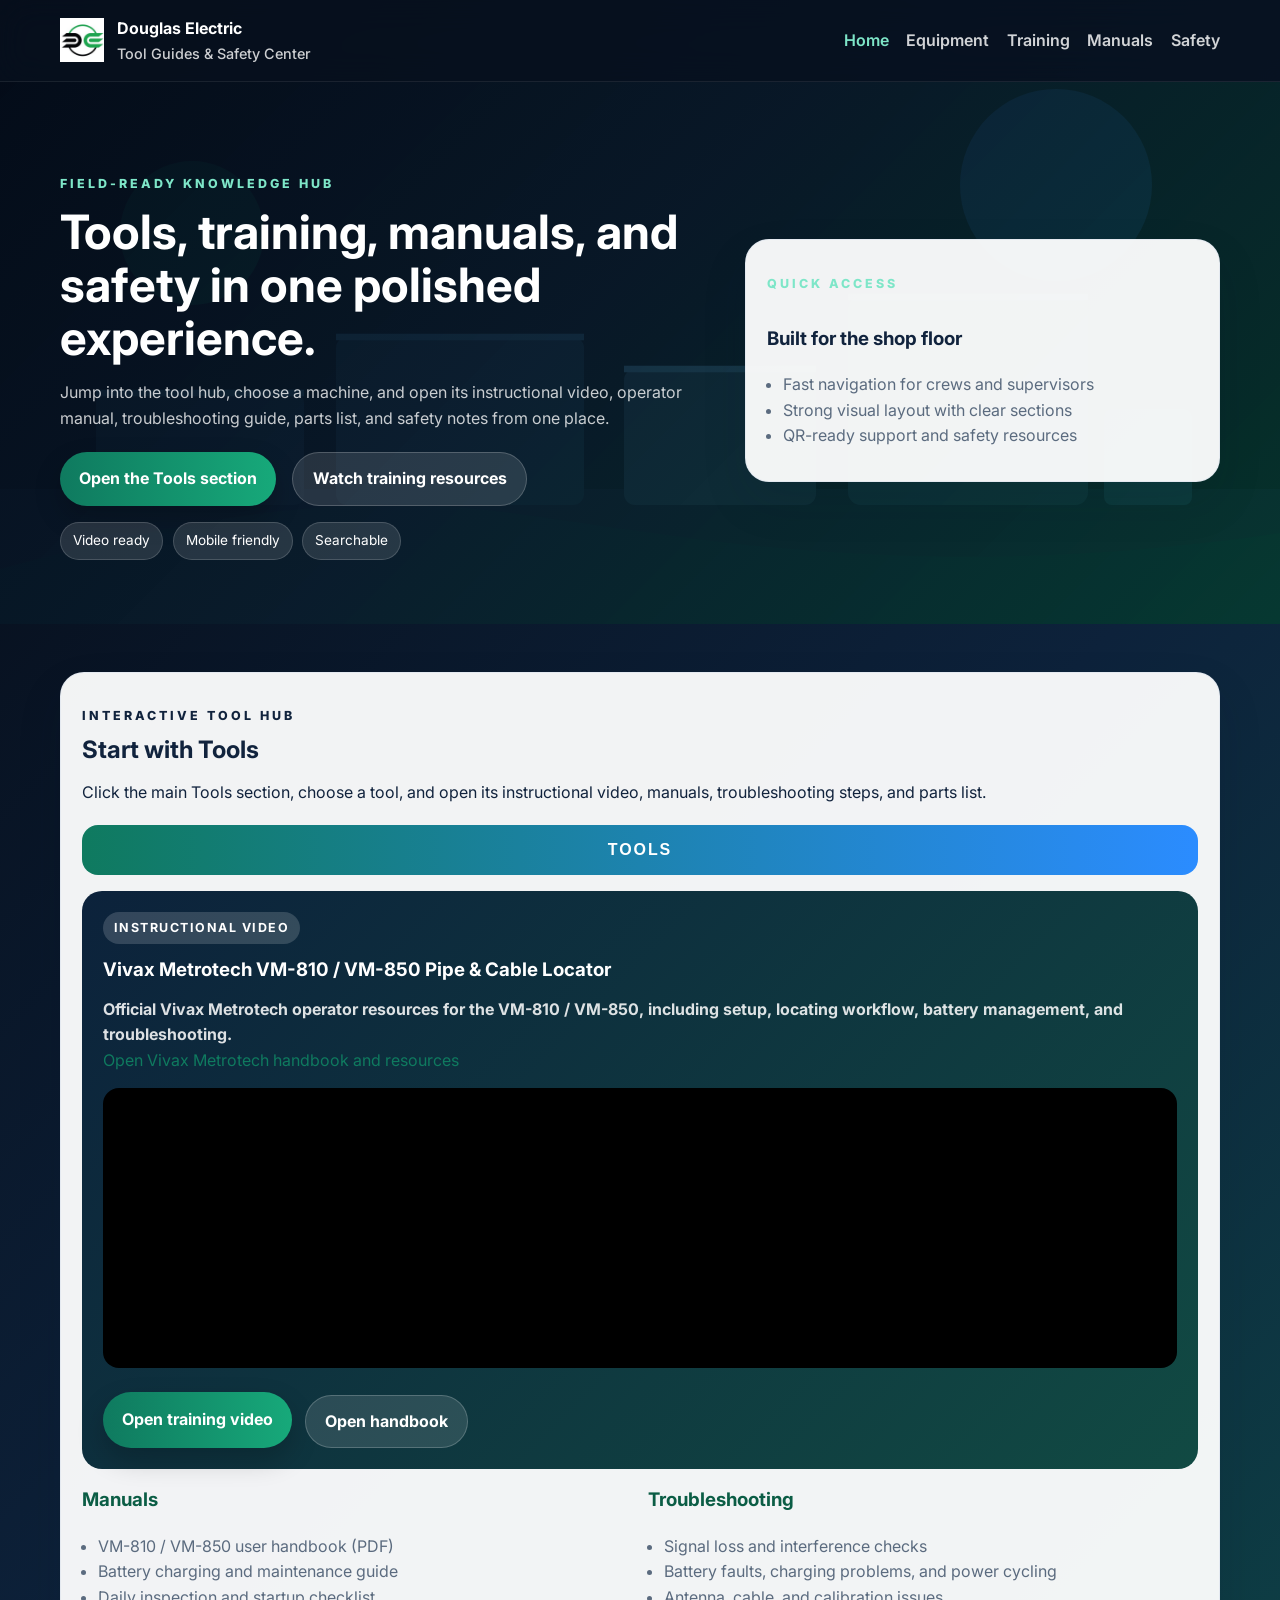
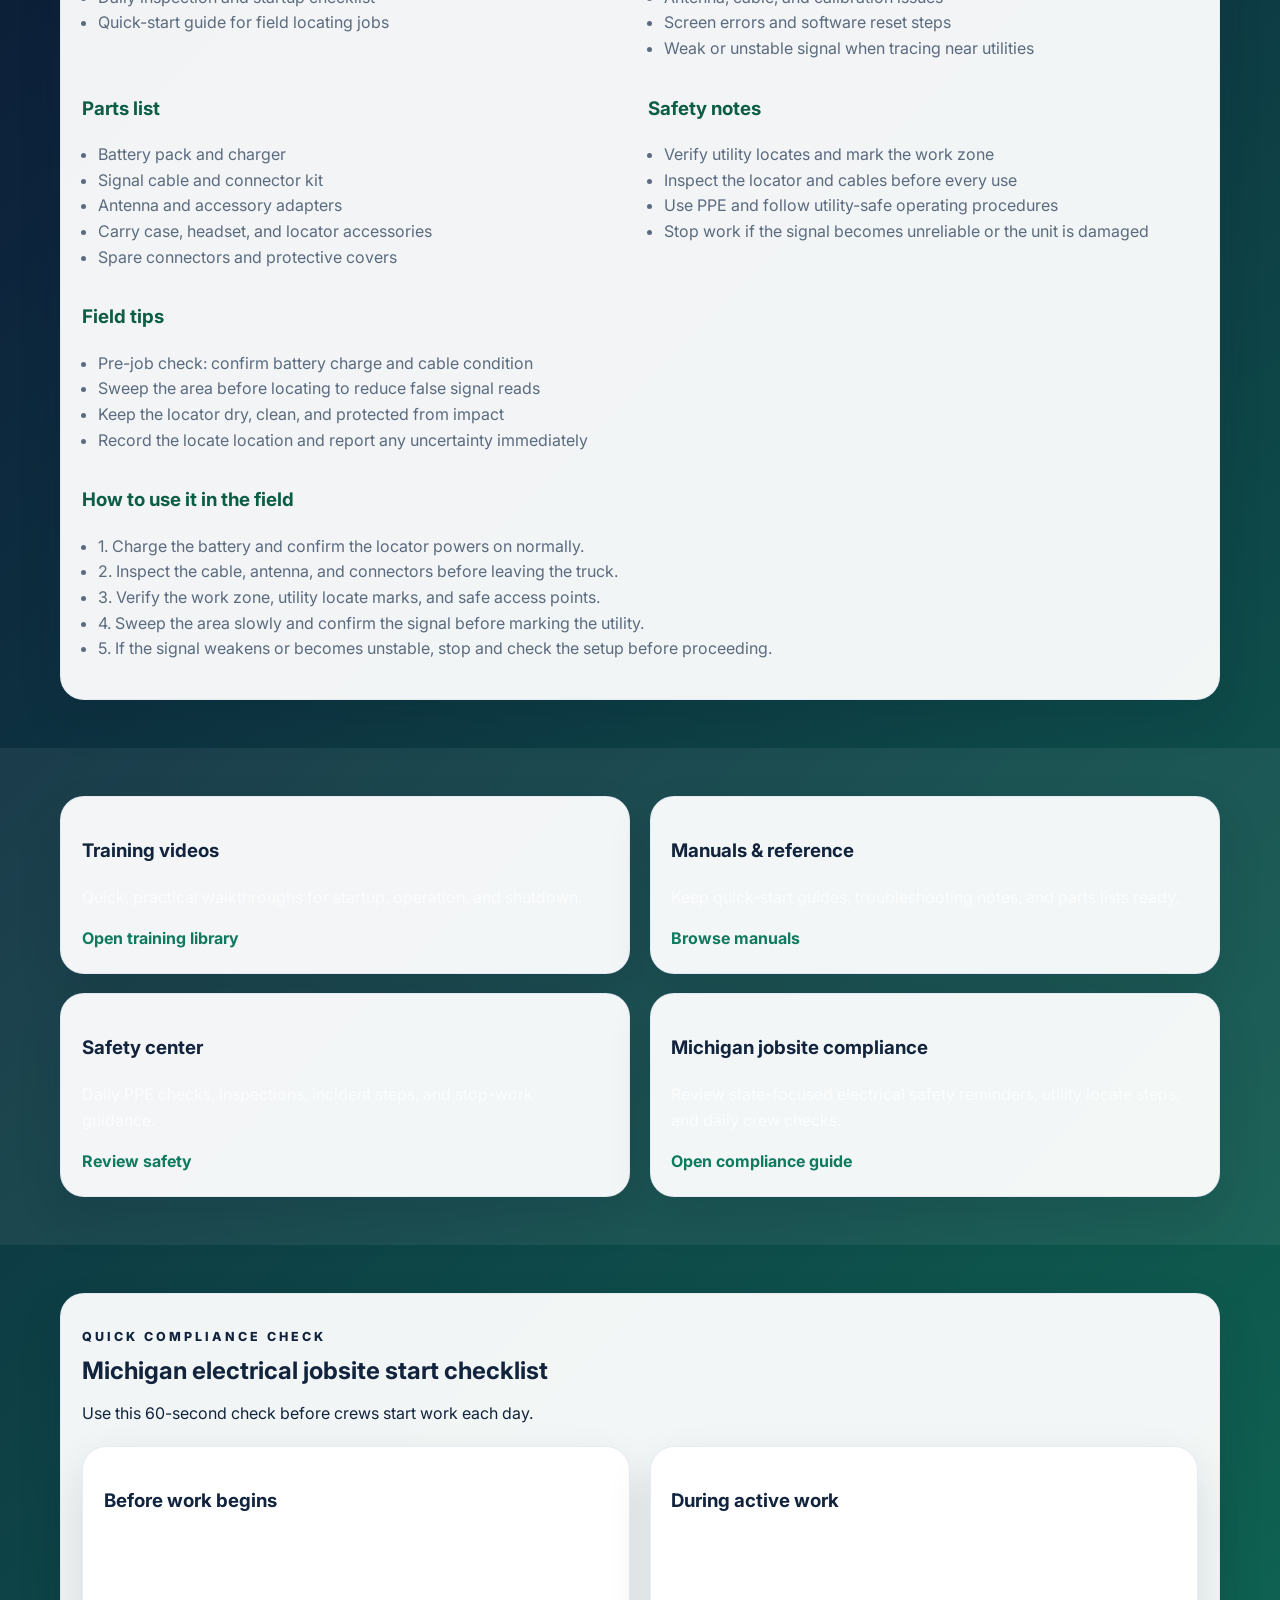
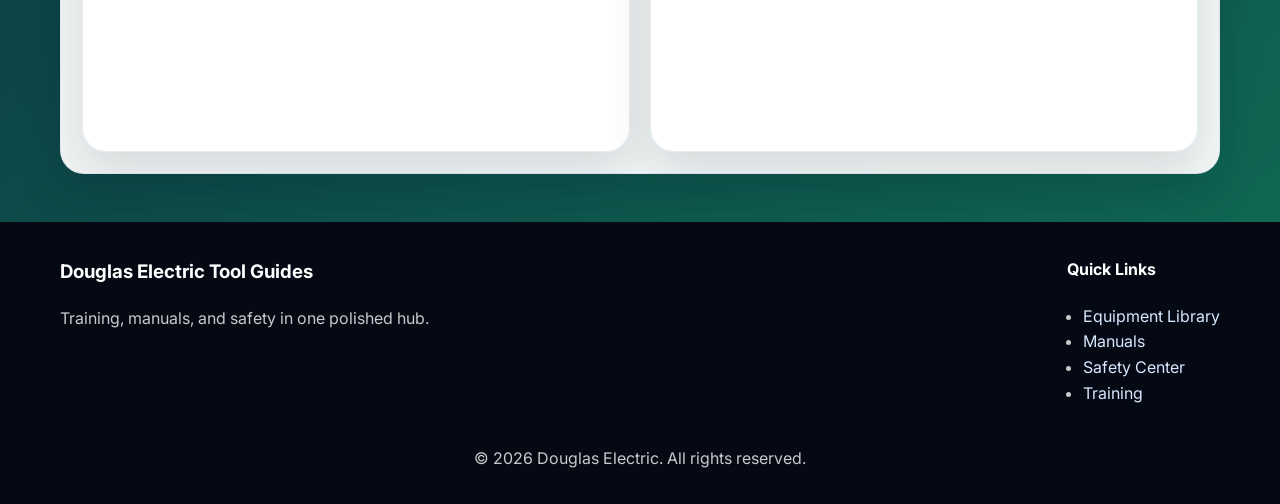
==== Index.html @ e8f4aa7b "Fix tool section rendering bug and bust script cache" ====
<!DOCTYPE html>
<html lang="en">
  <head>
    <meta charset="UTF-8" />
    <meta name="viewport" content="width=device-width, initial-scale=1.0" />
    <meta name="description" content="Douglas Electric Tool Guides is a polished resource hub for equipment training, manuals, troubleshooting, and safety resources." />
    <meta http-equiv="Cache-Control" content="no-cache, no-store, must-revalidate" />
    <meta http-equiv="Pragma" content="no-cache" />
    <meta http-equiv="Expires" content="0" />
    <title>Douglas Electric Tool Guides</title>
    <link rel="preconnect" href="https://fonts.googleapis.com" />
    <link rel="preconnect" href="https://fonts.gstatic.com" crossorigin />
    <link href="https://fonts.googleapis.com/css2?family=Inter:wght@400;500;600;700;800&display=swap" rel="stylesheet" />
    <link rel="stylesheet" href="css/style.css" />
  </head>
  <body>
    <header class="site-header">
      <div class="container nav-bar">
        <a class="brand" href="index.html">
          <img src="images/logo.webp" alt="Douglas Electric logo" />
          <div>
            <strong>Douglas Electric</strong>
            <span>Tool Guides & Safety Center</span>
          </div>
        </a>
        <button class="menu-toggle" aria-label="Toggle navigation">☰</button>
        <nav class="site-nav">
          <a href="index.html" class="active">Home</a>
          <a href="equipment.html">Equipment</a>
          <a href="training.html">Training</a>
          <a href="manuals.html">Manuals</a>
          <a href="safety.html">Safety</a>
        </nav>
      </div>
    </header>

    <main>
      <section class="hero-shell">
        <div class="container hero-grid">
          <div class="hero-copy">
            <p class="eyebrow">Field-ready knowledge hub</p>
            <h1>Tools, training, manuals, and safety in one polished experience.</h1>
            <p class="hero-text">Jump into the tool hub, choose a machine, and open its instructional video, operator manual, troubleshooting guide, parts list, and safety notes from one place.</p>
            <div class="hero-actions">
              <a class="btn btn-primary" href="#toolHub">Open the Tools section</a>
              <a class="btn btn-secondary" href="training.html">Watch training resources</a>
            </div>
            <div class="hero-badges">
              <span>Video ready</span>
              <span>Mobile friendly</span>
              <span>Searchable</span>
            </div>
          </div>
          <div class="hero-panel">
            <div class="hero-panel-card">
              <p class="eyebrow">Quick access</p>
              <h3>Built for the shop floor</h3>
              <ul>
                <li>Fast navigation for crews and supervisors</li>
                <li>Strong visual layout with clear sections</li>
                <li>QR-ready support and safety resources</li>
              </ul>
            </div>
          </div>
        </div>
      </section>

      <section class="section" id="toolHub">
        <div class="container">
          <div class="section-card">
            <div class="section-heading">
              <p class="eyebrow">Interactive tool hub</p>
              <h2>Start with Tools</h2>
              <p>Click the main Tools section, choose a tool, and open its instructional video, manuals, troubleshooting steps, and parts list.</p>
            </div>

            <button class="mega-toggle" id="toolsToggle" type="button">Tools</button>

            <div class="tool-list" id="toolList">
              <button class="tool-choice active" type="button" data-tool="vm810">Vivax Metrotech VM-810 / VM-850 Pipe &amp; Cable Locator</button>
              <button class="tool-choice" type="button" data-tool="fusion">Fusion Machine</button>
              <button class="tool-choice" type="button" data-tool="vacuum">Vacuum Excavator</button>
              <button class="tool-choice" type="button" data-tool="mini">Mini Excavator</button>
              <button class="tool-choice" type="button" data-tool="drill">Directional Drill</button>
              <button class="tool-choice" type="button" data-tool="generator">Generator</button>
            </div>

            <div class="tool-details">
              <div class="video-card">
                <div class="video-screen">
                  <div class="media-preview">
                    <div class="media-badge">Instructional video</div>
                    <h3 id="detailTitle">Vivax Metrotech VM-810 / VM-850</h3>
                    <p id="detailVideo">Start-up, locating workflow, battery care, and troubleshooting guidance for the field.</p>
                    <iframe
                      class="video-frame"
                      title="Vivax Metrotech VM-810 and VM-850 training video"
                      src="https://www.youtube-nocookie.com/embed/Twx8-DdhX3w?rel=0&cachebust=20260730"
                      loading="lazy"
                      referrerpolicy="strict-origin-when-cross-origin"
                      allow="accelerometer; autoplay; clipboard-write; encrypted-media; gyroscope; picture-in-picture; web-share"
                      allowfullscreen>
                    </iframe>
                    <div class="video-actions">
                      <a class="btn btn-primary" href="https://youtu.be/Twx8-DdhX3w" target="_blank" rel="noopener noreferrer">Open training video</a>
                      <a class="btn btn-secondary" href="https://www.vivax-metrotech.com/wp-content/uploads/2021/03/VM-810-VM-850-User-Handbook-VXMT-Eng-V2.1-Publish-20210318.pdf" target="_blank" rel="noopener noreferrer">Open handbook</a>
                    </div>
                  </div>
                </div>
              </div>

              <div class="detail-grid">
                <article class="detail-card">
                  <h3>Manuals</h3>
                  <ul id="detailManuals"></ul>
                </article>
                <article class="detail-card">
                  <h3>Troubleshooting</h3>
                  <ul id="detailTrouble"></ul>
                </article>
                <article class="detail-card">
                  <h3>Parts list</h3>
                  <ul id="detailParts"></ul>
                </article>
                <article class="detail-card">
                  <h3>Safety notes</h3>
                  <ul id="detailSafety"></ul>
                </article>
                <article class="detail-card" style="grid-column: 1 / -1;">
                  <h3>Field tips</h3>
                  <ul id="detailFieldTips"></ul>
                </article>
                <article class="detail-card" style="grid-column: 1 / -1;">
                  <h3>How to use it in the field</h3>
                  <ul>
                    <li>1. Charge the battery and confirm the locator powers on normally.</li>
                    <li>2. Inspect the cable, antenna, and connectors before leaving the truck.</li>
                    <li>3. Verify the work zone, utility locate marks, and safe access points.</li>
                    <li>4. Sweep the area slowly and confirm the signal before marking the utility.</li>
                    <li>5. If the signal weakens or becomes unstable, stop and check the setup before proceeding.</li>
                  </ul>
                </article>
              </div>
            </div>
          </div>
        </div>
      </section>

      <section class="section section-alt">
        <div class="container feature-grid">
          <article class="feature-card">
            <h3>Training videos</h3>
            <p>Quick, practical walkthroughs for startup, operation, and shutdown.</p>
            <a href="training.html">Open training library</a>
          </article>
          <article class="feature-card">
            <h3>Manuals & reference</h3>
            <p>Keep quick-start guides, troubleshooting notes, and parts lists ready.</p>
            <a href="manuals.html">Browse manuals</a>
          </article>
          <article class="feature-card">
            <h3>Safety center</h3>
            <p>Daily PPE checks, inspections, incident steps, and stop-work guidance.</p>
            <a href="safety.html">Review safety</a>
          </article>
          <article class="feature-card">
            <h3>Michigan jobsite compliance</h3>
            <p>Review state-focused electrical safety reminders, utility locate steps, and daily crew checks.</p>
            <a href="safety.html">Open compliance guide</a>
          </article>
        </div>
      </section>

      <section class="section">
        <div class="container">
          <div class="section-card">
            <div class="section-heading">
              <p class="eyebrow">Quick compliance check</p>
              <h2>Michigan electrical jobsite start checklist</h2>
              <p>Use this 60-second check before crews start work each day.</p>
            </div>
            <div class="resource-grid">
              <article class="resource-card">
                <h3>Before work begins</h3>
                <ul>
                  <li>811 ticket is active and utility marks are verified onsite.</li>
                  <li>Assigned crew includes qualified personnel for the planned tasks.</li>
                  <li>Daily hazard brief is completed with stop-work triggers reviewed.</li>
                  <li>Tools, cords, and GFCI protection are inspected and documented.</li>
                </ul>
              </article>
              <article class="resource-card">
                <h3>During active work</h3>
                <ul>
                  <li>Use de-energized workflow whenever feasible and verify before touch.</li>
                  <li>Maintain traffic control and barricade limits around the work area.</li>
                  <li>Log locator checks, field changes, and near misses in real time.</li>
                  <li>Pause and re-brief immediately if site conditions change.</li>
                </ul>
              </article>
            </div>
          </div>
        </div>
      </section>
    </main>

    <footer class="site-footer">
      <div class="container footer-grid">
        <div>
          <h3>Douglas Electric Tool Guides</h3>
          <p>Training, manuals, and safety in one polished hub.</p>
        </div>
        <div>
          <h4>Quick Links</h4>
          <ul>
            <li><a href="equipment.html">Equipment Library</a></li>
            <li><a href="manuals.html">Manuals</a></li>
            <li><a href="safety.html">Safety Center</a></li>
            <li><a href="training.html">Training</a></li>
          </ul>
        </div>
      </div>
      <p class="footer-copy">© <span id="year"></span> Douglas Electric. All rights reserved.</p>
    </footer>

    <script src="js/script.js?v=20260801"></script>
  </body>
</html>
---- css/style.css ----
:root {
  --bg: #07111f;
  --surface: #fff;
  --surface-alt: #f4f7fb;
  --text: #11233d;
  --muted: #5b6b7f;
  --primary: #0f7a5f;
  --primary-dark: #0b5d45;
  --accent: #2b8cff;
  --border: #e1e8f0;
  --shadow: 0 20px 45px rgba(6, 23, 38, 0.12);
}

* {
  box-sizing: border-box;
}

body {
  margin: 0;
  font-family: 'Inter', sans-serif;
  color: var(--text);
  background: linear-gradient(135deg, #050913 0%, #0d223b 35%, #0f6d55 100%);
  line-height: 1.6;
}

a {
  color: var(--primary);
  text-decoration: none;
}

img {
  max-width: 100%;
  display: block;
}

.container {
  width: min(1160px, calc(100% - 2rem));
  margin: 0 auto;
}

.site-header {
  position: sticky;
  top: 0;
  z-index: 50;
  background: rgba(7, 17, 31, 0.8);
  backdrop-filter: blur(16px);
  border-bottom: 1px solid rgba(255,255,255,0.08);
}

.nav-bar {
  display: flex;
  align-items: center;
  justify-content: space-between;
  padding: 1rem 0;
  gap: 1rem;
}

.brand {
  display: flex;
  align-items: center;
  gap: 0.8rem;
  color: #fff;
  font-weight: 700;
}

.brand img {
  width: 44px;
  height: 44px;
}

.brand span {
  display: block;
  font-size: 0.9rem;
  color: rgba(255,255,255,0.8);
  font-weight: 500;
}

.site-nav {
  display: flex;
  align-items: center;
  gap: 1.1rem;
  flex-wrap: wrap;
}

.site-nav a {
  color: rgba(255,255,255,0.82);
  font-weight: 600;
  transition: color 0.2s ease;
}

.site-nav a:hover,
.site-nav a.active {
  color: #7ee6c8;
}

.menu-toggle {
  display: none;
  border: 0;
  background: rgba(255,255,255,0.16);
  color: #fff;
  font-size: 1.2rem;
  padding: 0.6rem 0.8rem;
  border-radius: 999px;
}

.hero-shell {
  padding: 5rem 0 4rem;
  background:
    linear-gradient(135deg, rgba(3, 11, 24, 0.92) 0%, rgba(9, 25, 41, 0.83) 45%, rgba(4, 61, 46, 0.74) 100%),
    url('../images/industrial-bg.svg') center/cover no-repeat;
}

.hero-grid {
  display: grid;
  grid-template-columns: 1.1fr 0.8fr;
  gap: 2rem;
  align-items: center;
}

.eyebrow {
  display: inline-block;
  text-transform: uppercase;
  letter-spacing: 0.24em;
  font-size: 0.78rem;
  font-weight: 800;
  color: #7ee6c8;
  margin-bottom: 0.7rem;
}

.hero-copy h1,
.page-banner h1,
.section-heading h2 {
  margin: 0 0 0.8rem;
  line-height: 1.12;
  color: #fff;
}

.hero-copy h1 {
  font-size: clamp(2rem, 3.7vw, 3.4rem);
}

.hero-text,
.page-banner p,
.section-heading p,
.tool-card p,
.resource-card p,
.resource-card li,
.feature-card p,
.site-footer p,
.site-footer li {
  color: rgba(255,255,255,0.78);
}

.hero-actions {
  display: flex;
  flex-wrap: wrap;
  gap: 1rem;
  margin: 1.3rem 0 1rem;
}

.btn {
  display: inline-flex;
  align-items: center;
  justify-content: center;
  padding: 0.8rem 1.2rem;
  border-radius: 999px;
  font-weight: 700;
  transition: transform 0.2s ease, box-shadow 0.2s ease;
}

.btn:hover {
  transform: translateY(-2px);
}

.btn-primary {
  background: linear-gradient(90deg, var(--primary), #17a97a);
  color: #fff;
  box-shadow: 0 12px 28px rgba(0,0,0,0.2);
}

.btn-secondary {
  background: rgba(255,255,255,0.12);
  color: #fff;
  border: 1px solid rgba(255,255,255,0.2);
}

.hero-badges {
  display: flex;
  flex-wrap: wrap;
  gap: 0.6rem;
  margin-top: 1rem;
}

.hero-badges span {
  background: rgba(255,255,255,0.12);
  color: #fff;
  border: 1px solid rgba(255,255,255,0.16);
  padding: 0.45rem 0.75rem;
  border-radius: 999px;
  font-size: 0.85rem;
}

.hero-panel-card,
.section-card,
.feature-card,
.tool-card,
.resource-card {
  background: rgba(255,255,255,0.95);
  color: var(--text);
  padding: 1.3rem;
  border-radius: 24px;
  box-shadow: var(--shadow);
  border: 1px solid rgba(225,232,240,0.8);
}

.hero-panel-card ul {
  padding-left: 1rem;
  margin: 0.7rem 0;
  color: var(--muted);
}

.section {
  padding: 3rem 0;
}

.section-alt {
  background: rgba(255,255,255,0.06);
}

.section-heading {
  margin-bottom: 1.2rem;
}

.section-card .section-heading h2,
.section-card .section-heading p {
  color: var(--text);
}

.mega-toggle {
  width: 100%;
  padding: 1rem 1.2rem;
  border: 0;
  border-radius: 16px;
  background: linear-gradient(90deg, var(--primary), var(--accent));
  color: #fff;
  font-size: 1rem;
  font-weight: 800;
  cursor: pointer;
  text-transform: uppercase;
  letter-spacing: 0.12em;
}

.tool-list {
  display: none;
  grid-template-columns: repeat(2, minmax(0, 1fr));
  gap: 0.8rem;
  margin-top: 1rem;
}

.tool-list.open {
  display: grid;
}

.tool-choice {
  border: 1px solid var(--border);
  background: var(--surface-alt);
  color: var(--text);
  padding: 0.9rem 1rem;
  border-radius: 14px;
  font-weight: 700;
  cursor: pointer;
  text-align: left;
}

.tool-choice.active {
  background: linear-gradient(90deg, rgba(15,122,95,.13), rgba(43,140,255,.14));
  border-color: rgba(15,122,95,.3);
}

.tool-details {
  margin-top: 1rem;
}

.video-card {
  margin-bottom: 1rem;
}

.video-screen {
  display: flex;
  align-items: center;
  gap: 1rem;
  padding: 1.3rem 1.3rem;
  background: linear-gradient(135deg, #0c223b, #114a43);
  color: #fff;
  border-radius: 20px;
}

.media-preview {
  display: flex;
  flex-direction: column;
  gap: 0.7rem;
  width: 100%;
}

.media-preview h3 {
  margin: 0;
  color: #fff;
}

.media-preview p {
  margin: 0;
  color: rgba(255,255,255,0.86);
}

.media-badge {
  display: inline-flex;
  align-self: flex-start;
  padding: 0.4rem 0.7rem;
  border-radius: 999px;
  background: rgba(255,255,255,0.16);
  font-size: 0.78rem;
  font-weight: 700;
  letter-spacing: 0.12em;
  text-transform: uppercase;
}

.media-preview .btn-secondary {
  width: fit-content;
  margin-top: 0.2rem;
}

.video-frame {
  width: 100%;
  min-height: 280px;
  border: 0;
  border-radius: 16px;
  margin: 0.2rem 0 0.8rem;
  background: #000;
}

.video-actions {
  display: flex;
  flex-wrap: wrap;
  gap: 0.8rem;
}

.detail-grid {
  display: grid;
  grid-template-columns: repeat(2, minmax(0, 1fr));
  gap: 1rem;
}

.detail-card h3 {
  margin-top: 0;
  color: var(--primary-dark);
}

.detail-card ul {
  padding-left: 1rem;
  color: var(--muted);
}

.feature-grid,
.tool-grid,
.resource-grid {
  display: grid;
  grid-template-columns: repeat(2, minmax(0, 1fr));
  gap: 1.2rem;
}

.feature-card a,
.tool-card a,
.resource-card a {
  font-weight: 700;
}

.page-shell {
  padding-bottom: 2rem;
}

.page-banner {
  padding: 3.2rem 0 1.6rem;
  background: linear-gradient(135deg, rgba(15,122,95,0.14), rgba(43,140,255,0.12));
}

.page-banner h1 {
  font-size: clamp(1.8rem, 2.8vw, 2.6rem);
  color: var(--text);
}

.site-footer {
  background: #050913;
  color: #fff;
  padding: 2.2rem 0 1rem;
}

.footer-grid {
  display: flex;
  justify-content: space-between;
  gap: 2rem;
  align-items: start;
}

.site-footer h3,
.site-footer h4 {
  margin-top: 0;
}

.site-footer a {
  color: #d7e8ff;
}

.site-footer ul {
  padding-left: 1rem;
}

.footer-copy {
  text-align: center;
  margin-top: 1.5rem;
  color: #95abc1;
}

.qr-code {
  width: 180px;
  height: 180px;
  border-radius: 16px;
  margin-top: 1rem;
}

.sr-only {
  position: absolute;
  width: 1px;
  height: 1px;
  padding: 0;
  margin: -1px;
  overflow: hidden;
  clip: rect(0,0,0,0);
  border: 0;
}

@media (max-width: 900px) {
  .hero-grid,
  .feature-grid,
  .tool-grid,
  .resource-grid,
  .detail-grid {
    grid-template-columns: 1fr;
  }
}

@media (max-width: 760px) {
  .menu-toggle {
    display: inline-block;
  }

  .site-nav {
    display: none;
    position: absolute;
    top: 72px;
    right: 1rem;
    background: #fff;
    padding: 1rem;
    border-radius: 16px;
    box-shadow: var(--shadow);
    flex-direction: column;
    align-items: flex-start;
    min-width: 180px;
  }

  .site-nav.open {
    display: flex;
  }

  .footer-grid {
    flex-direction: column;
  }

  .tool-list {
    grid-template-columns: 1fr;
  }
}
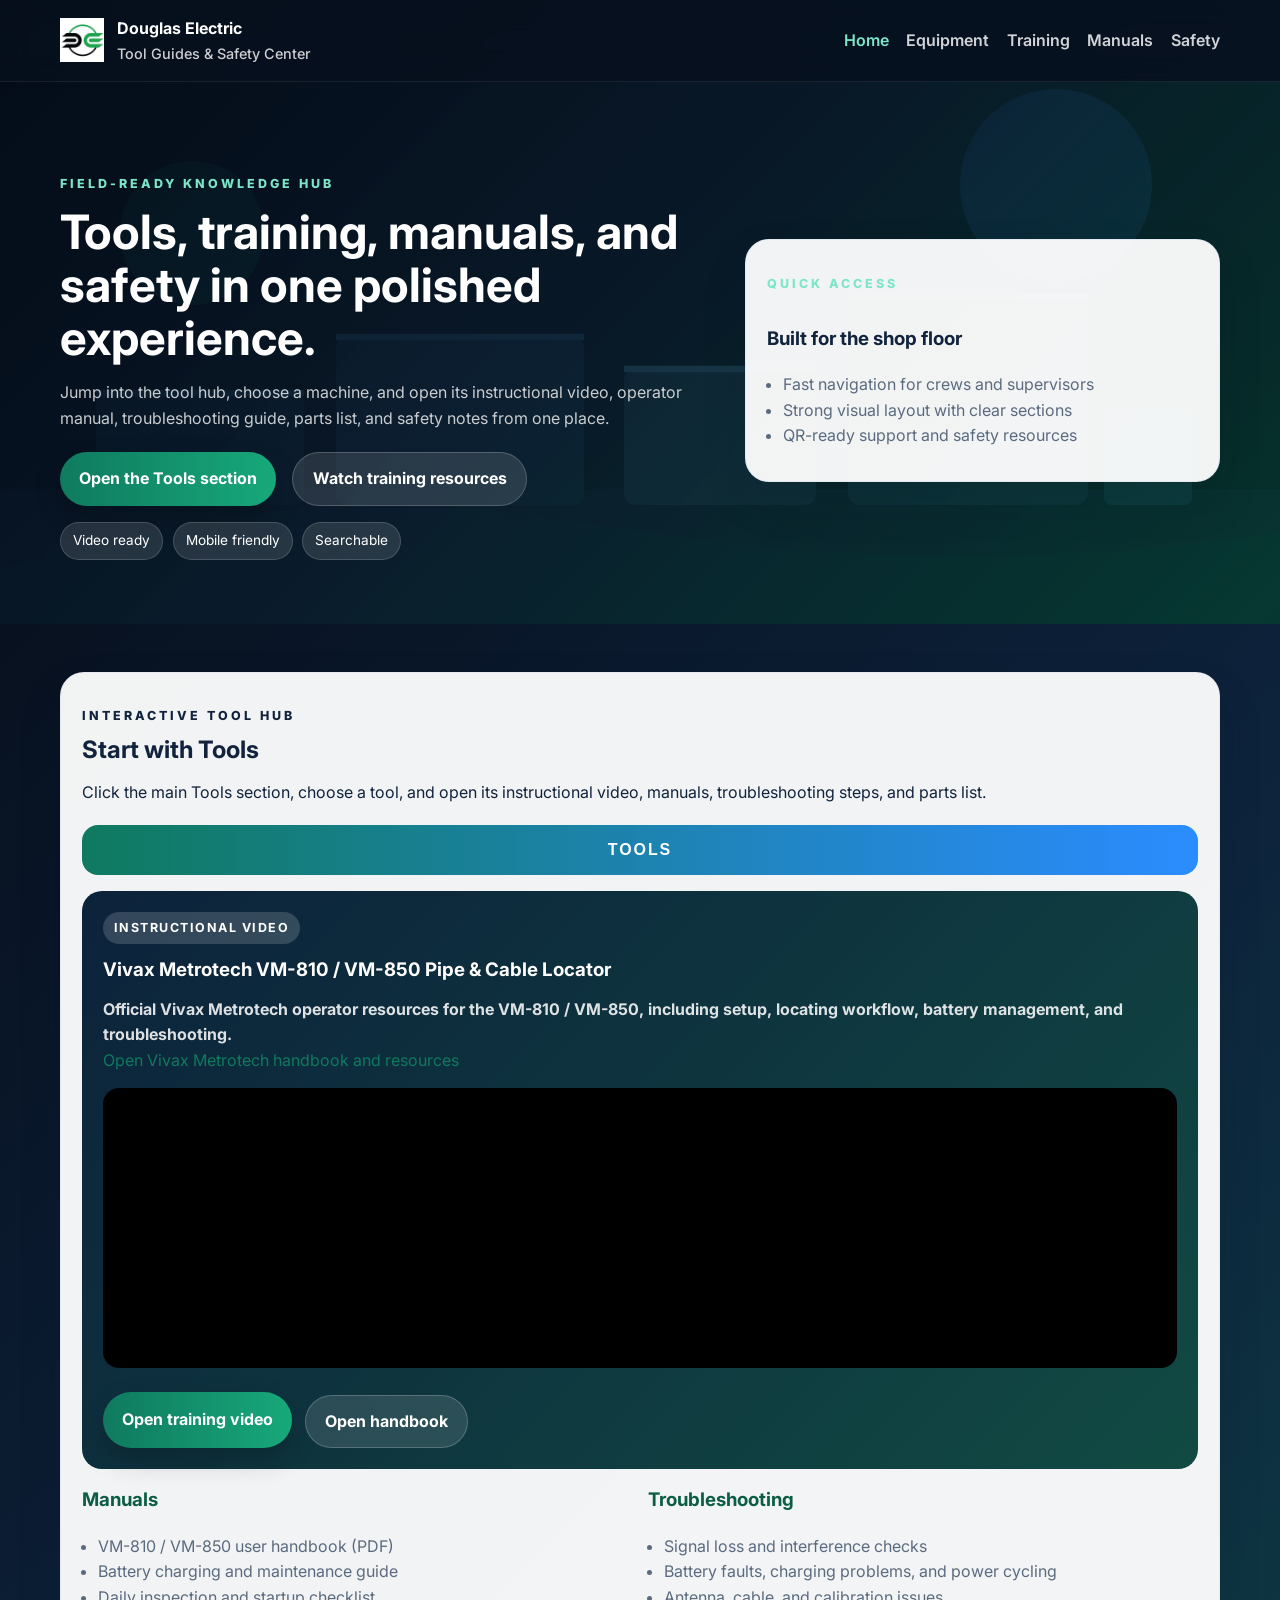
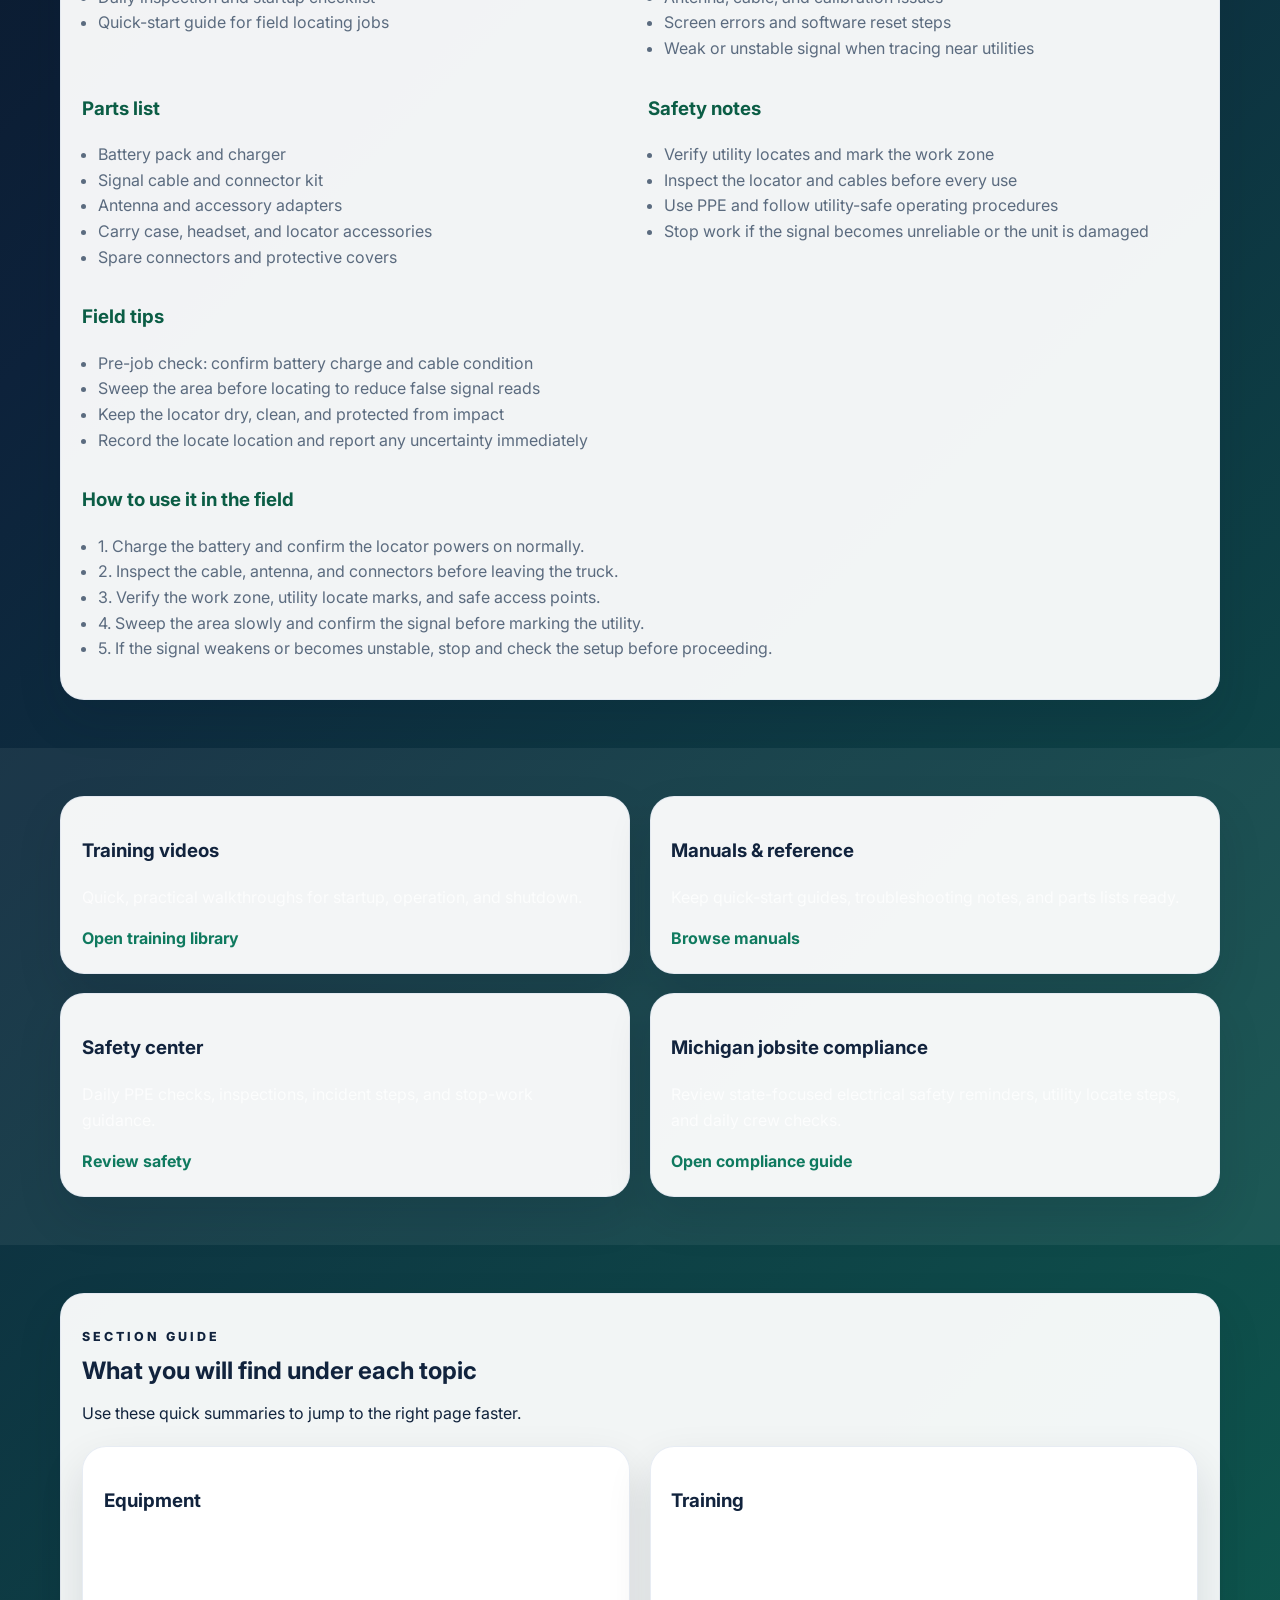
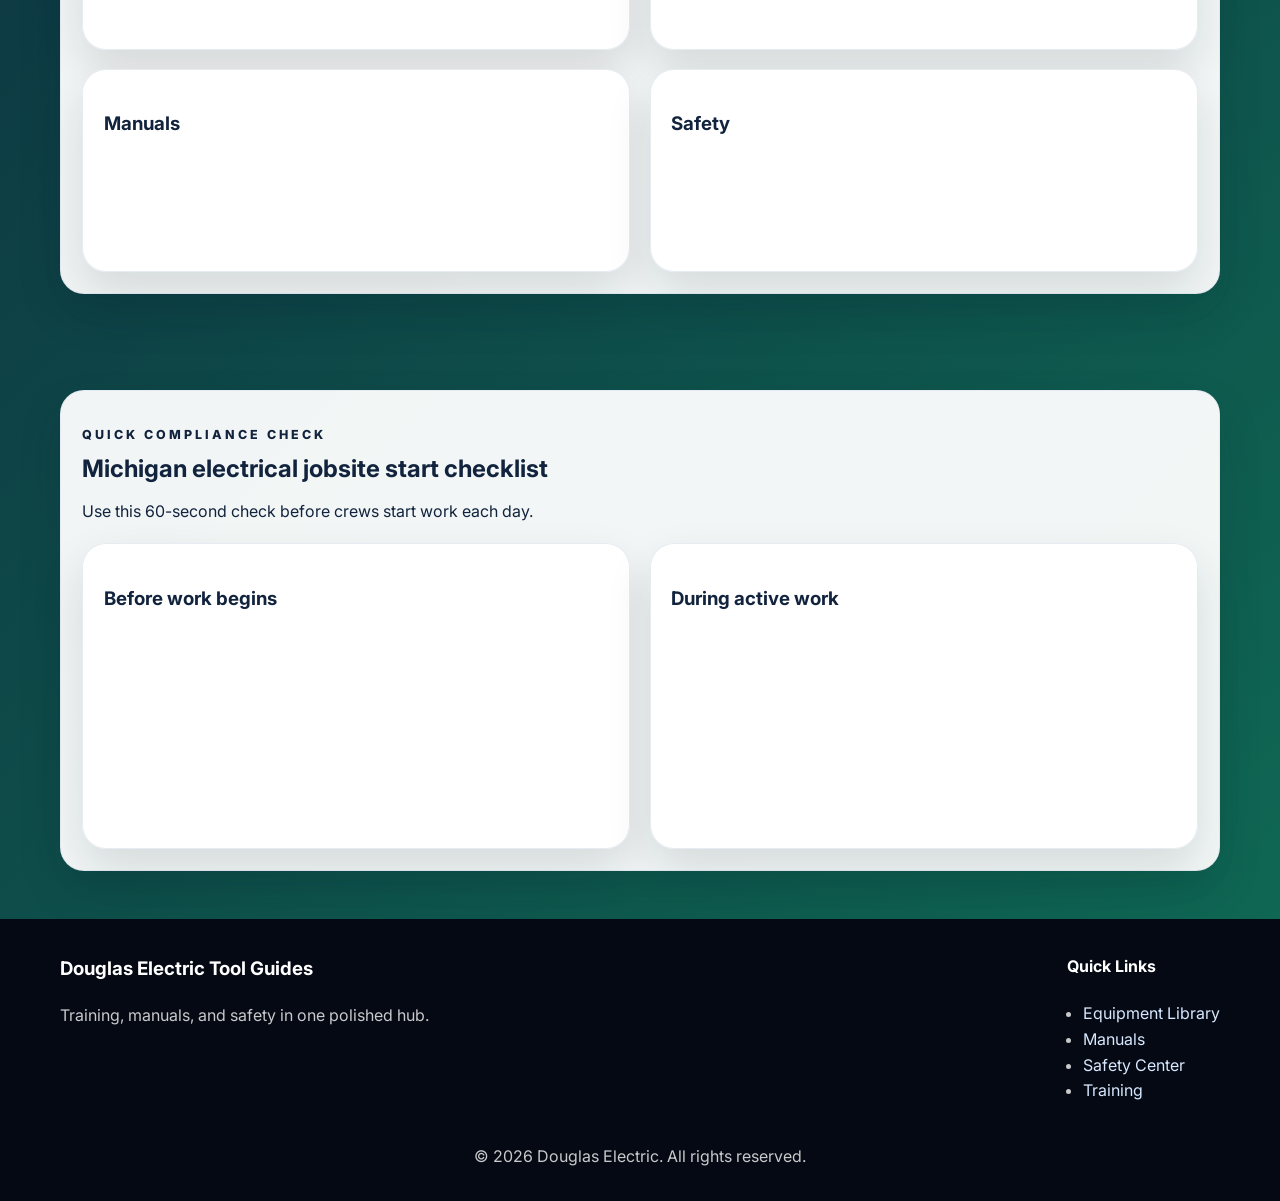
==== commit 8067229f: "Add section summaries under homepage topics" ====
--- a/Index.html
+++ b/Index.html
@@ -175,6 +175,52 @@
         <div class="container">
           <div class="section-card">
             <div class="section-heading">
+              <p class="eyebrow">Section guide</p>
+              <h2>What you will find under each topic</h2>
+              <p>Use these quick summaries to jump to the right page faster.</p>
+            </div>
+            <div class="resource-grid">
+              <article class="resource-card">
+                <h3>Equipment</h3>
+                <ul>
+                  <li>Searchable equipment list with key tool categories.</li>
+                  <li>Direct links to relevant training and references.</li>
+                  <li>Pre-mobilization and quality-check reminders.</li>
+                </ul>
+              </article>
+              <article class="resource-card">
+                <h3>Training</h3>
+                <ul>
+                  <li>New-hire onboarding path and monthly refreshers.</li>
+                  <li>Toolbox talk rotation topics for weekly briefings.</li>
+                  <li>Qualification and sign-off documentation guidance.</li>
+                </ul>
+              </article>
+              <article class="resource-card">
+                <h3>Manuals</h3>
+                <ul>
+                  <li>Quick-reference sheets and troubleshooting shortcuts.</li>
+                  <li>Parts highlights and company document list.</li>
+                  <li>Michigan-focused compliance reference items.</li>
+                </ul>
+              </article>
+              <article class="resource-card">
+                <h3>Safety</h3>
+                <ul>
+                  <li>Michigan non-union field safety expectations.</li>
+                  <li>PPE, lockout/tagout, and utility-locate reminders.</li>
+                  <li>Incident response and daily briefing checklists.</li>
+                </ul>
+              </article>
+            </div>
+          </div>
+        </div>
+      </section>
+
+      <section class="section">
+        <div class="container">
+          <div class="section-card">
+            <div class="section-heading">
               <p class="eyebrow">Quick compliance check</p>
               <h2>Michigan electrical jobsite start checklist</h2>
               <p>Use this 60-second check before crews start work each day.</p>
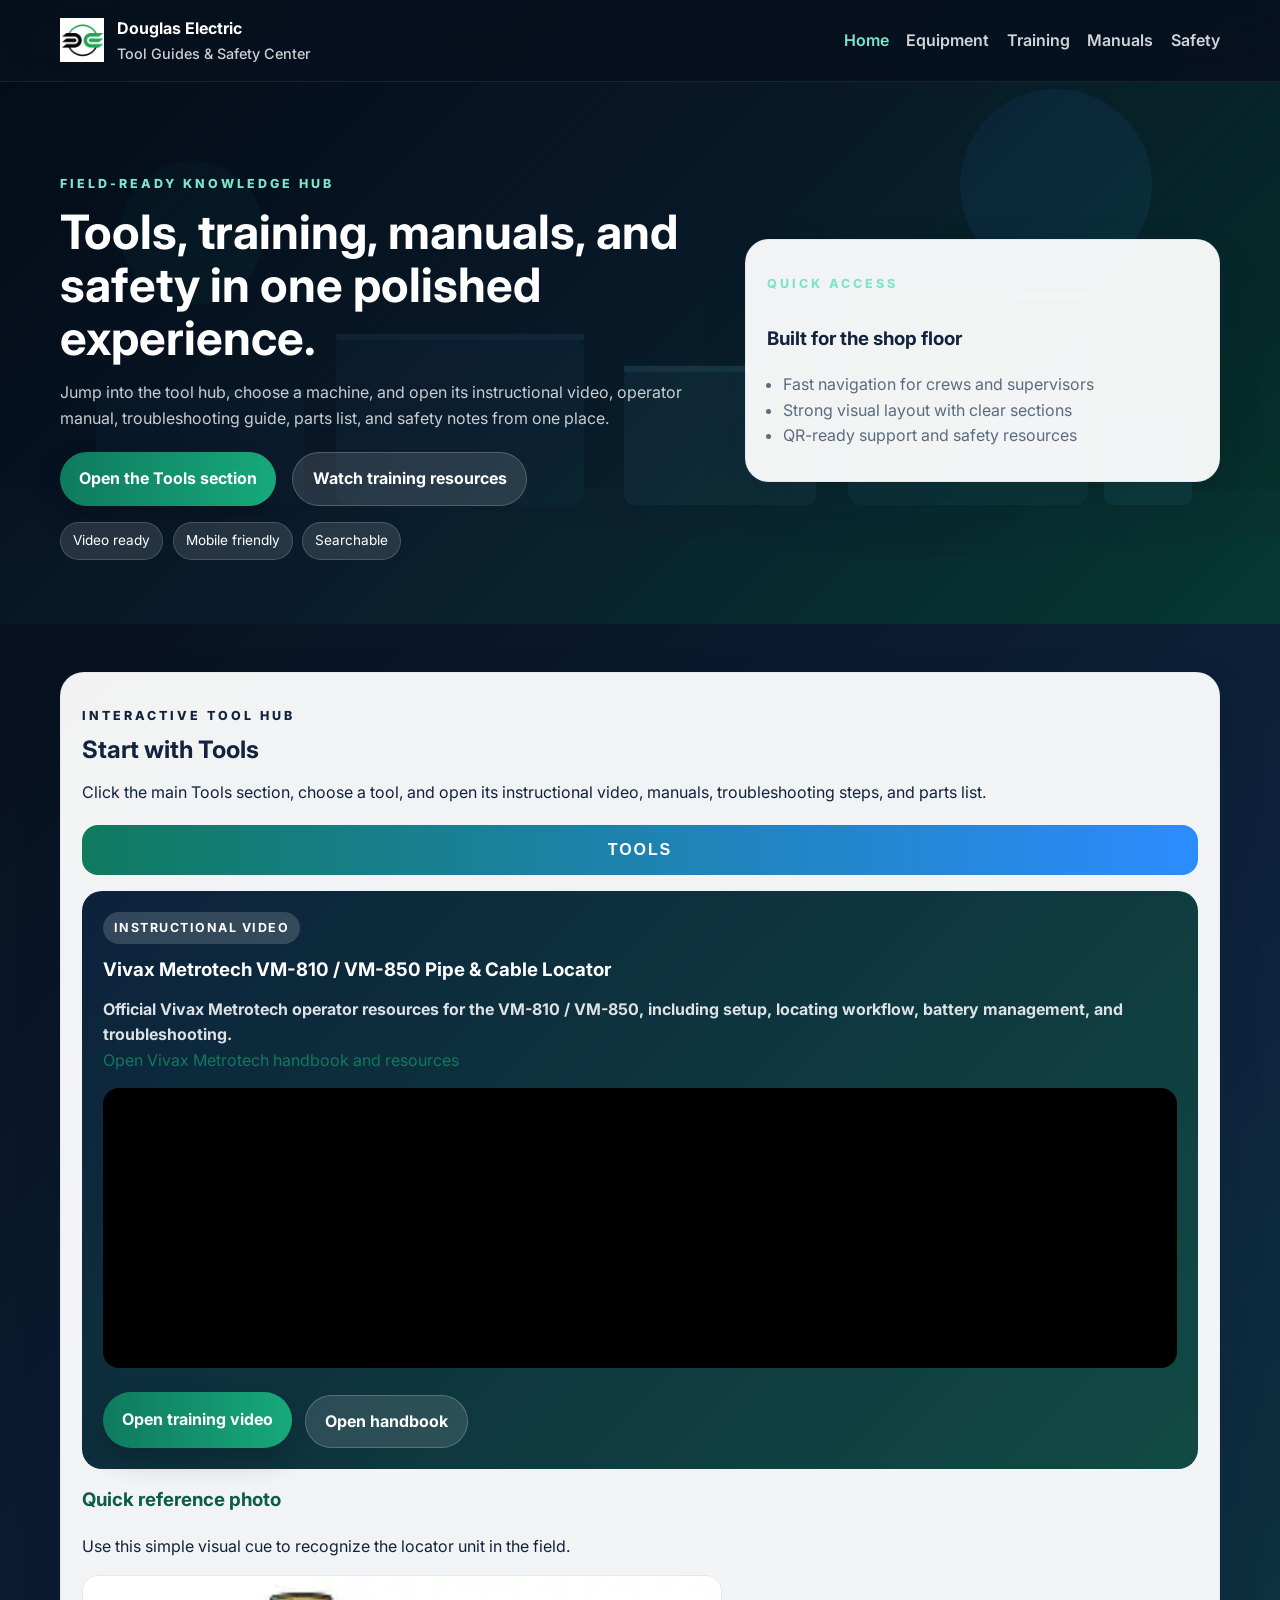
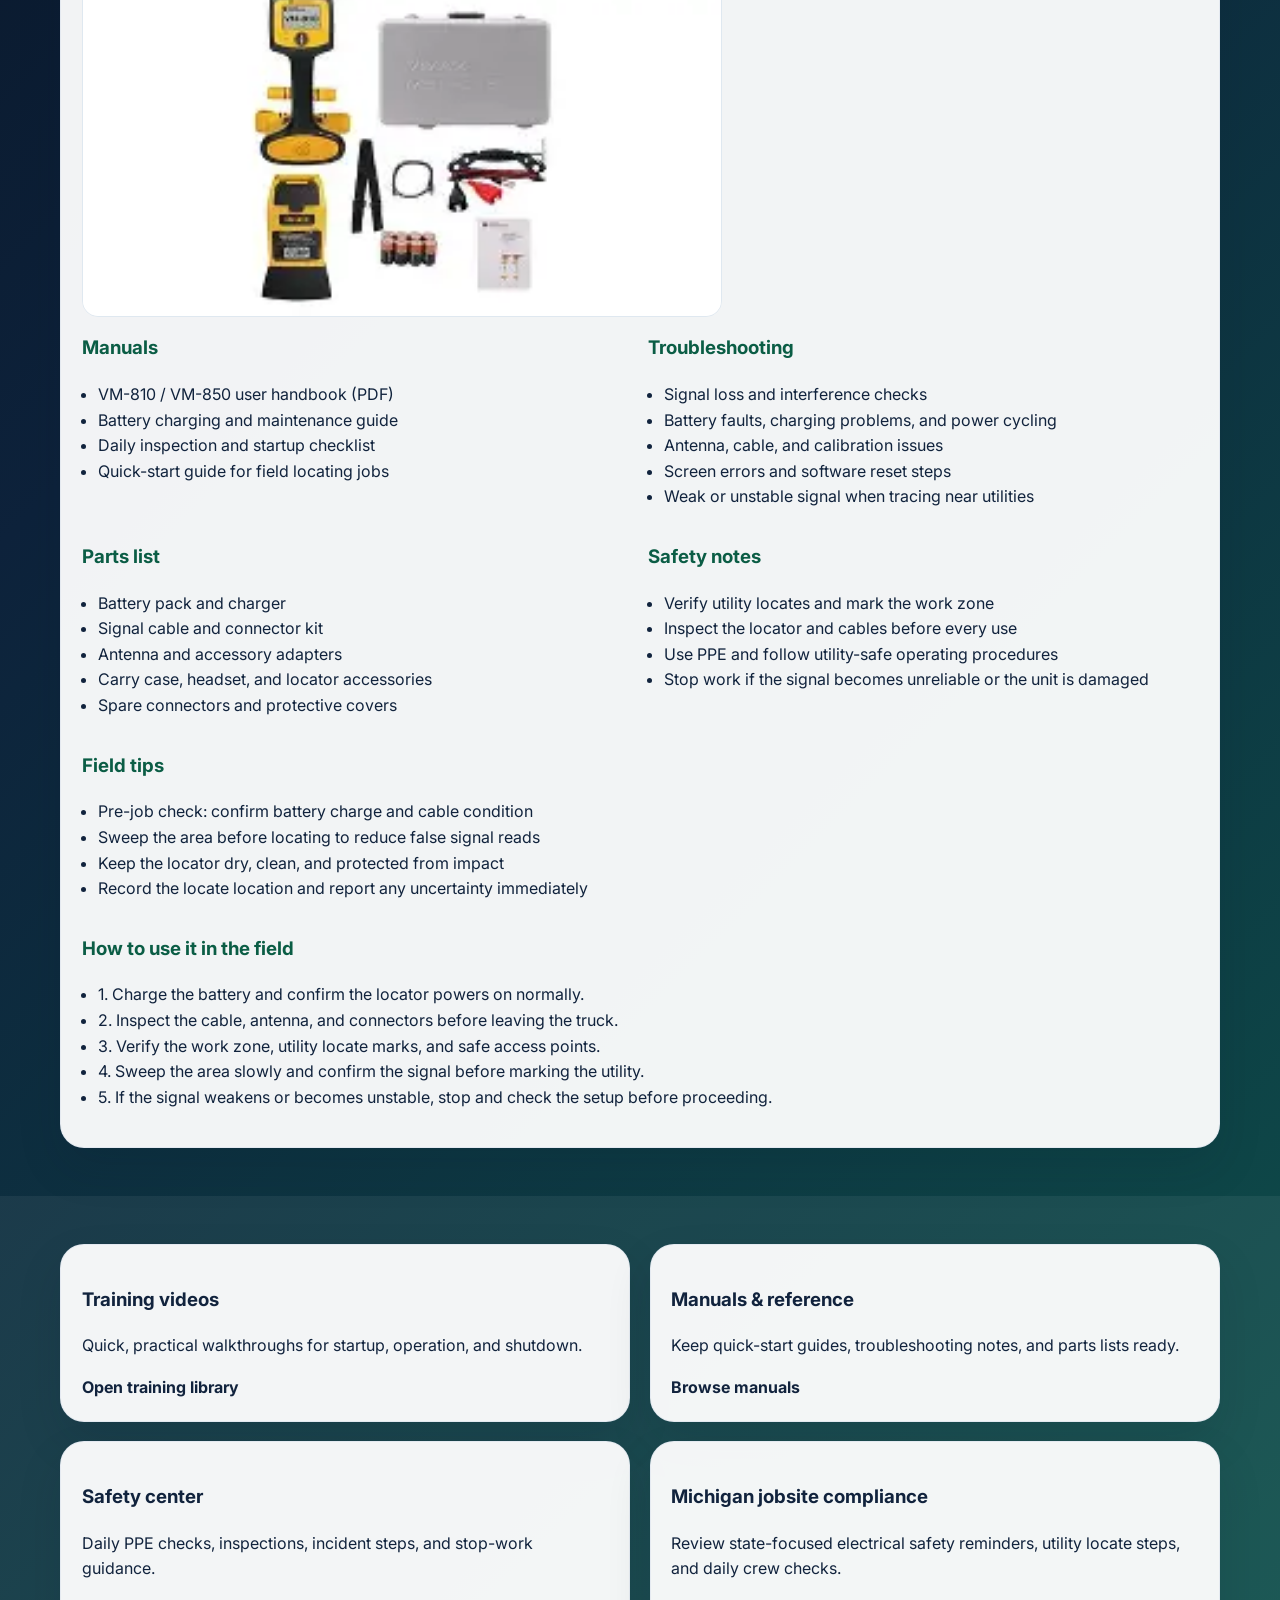
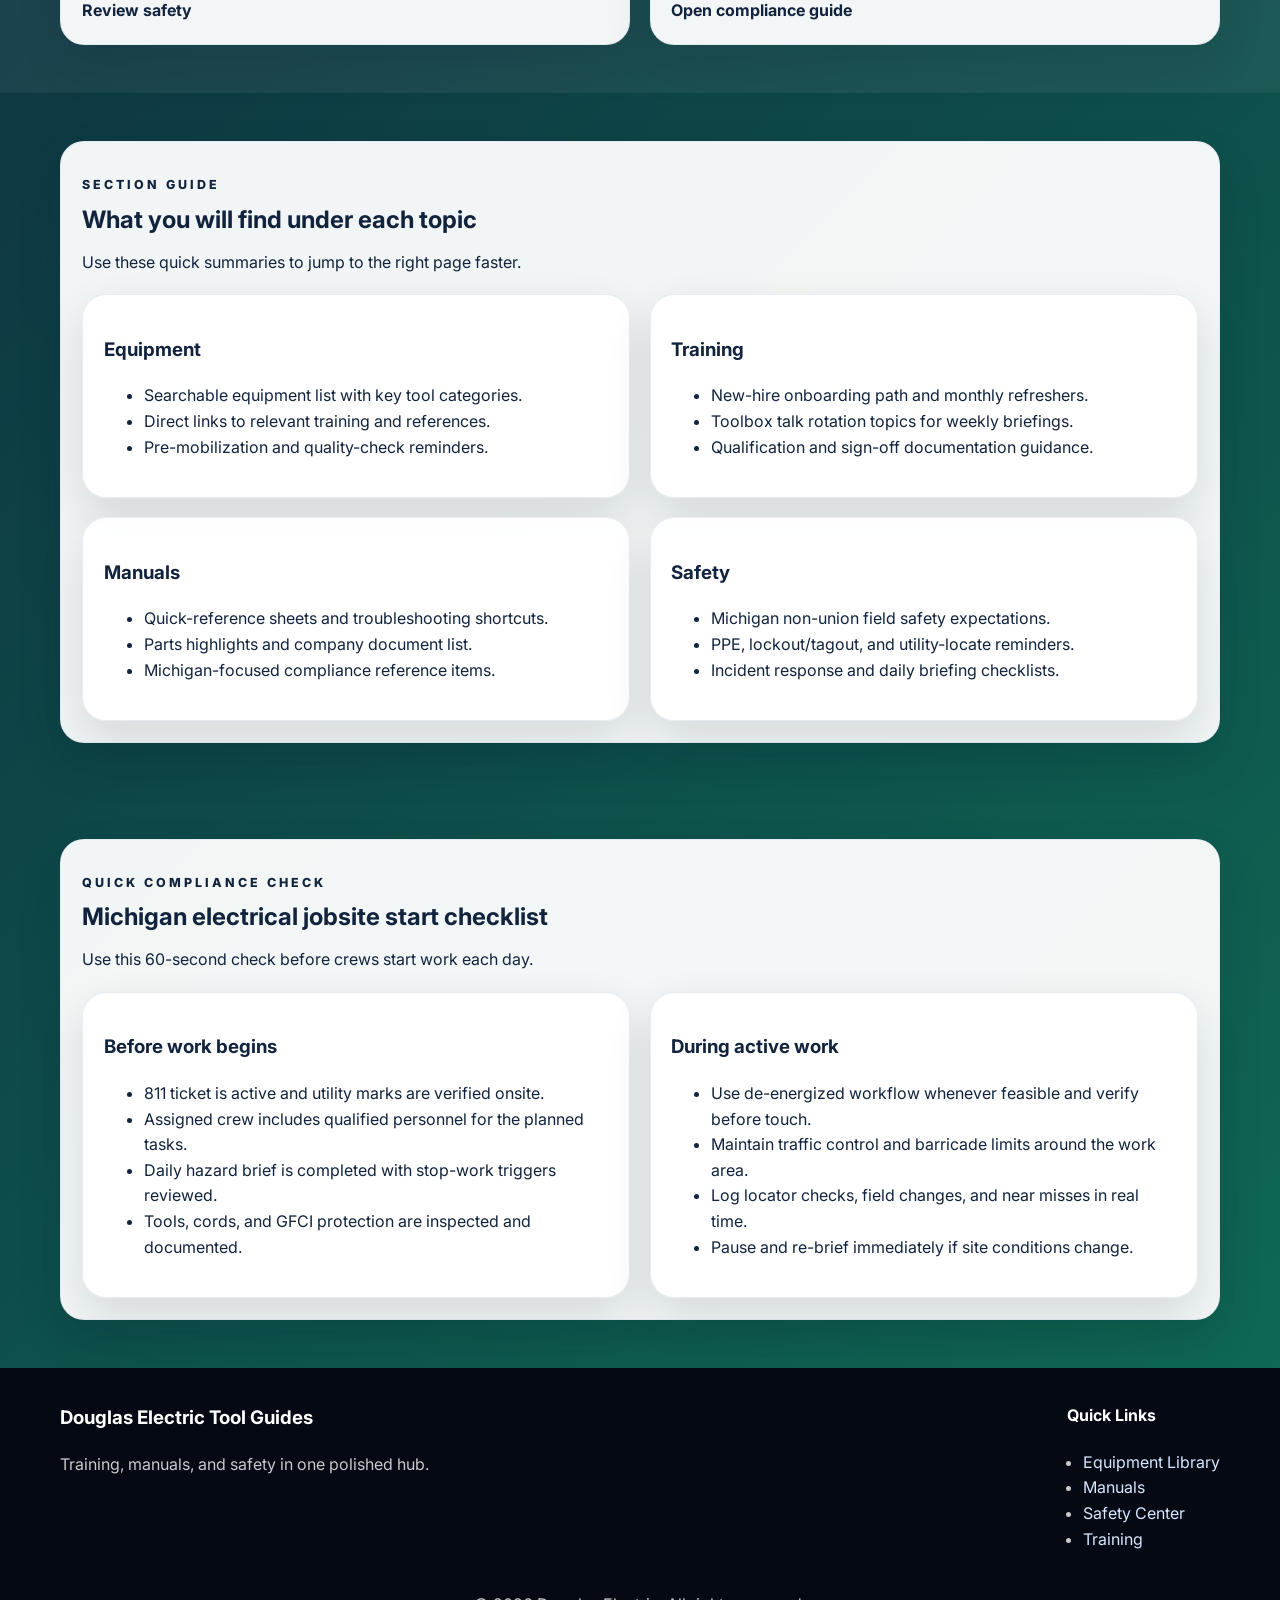
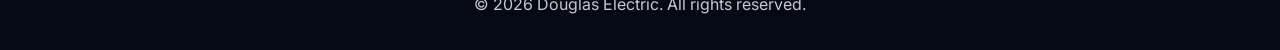
==== commit 5433767c: "Update Vivax photo and deploy branch" ====
--- a/Index.html
+++ b/Index.html
@@ -110,6 +110,11 @@
               </div>
 
               <div class="detail-grid">
+                  <article class="detail-card" style="grid-column: 1 / -1;">
+                    <h3>Quick reference photo</h3>
+                    <p>Use this simple visual cue to recognize the locator unit in the field.</p>
+                    <img src="images/vm810-photo.webp" alt="Vivax Metrotech VM-810 / VM-850 locator kit photo" style="width:100%; max-width: 640px; border-radius: 16px; margin-top: 0.8rem; border: 1px solid #dfe8f0;" />
+                  </article>
                 <article class="detail-card">
                   <h3>Manuals</h3>
                   <ul id="detailManuals"></ul>
--- a/css/style.css
+++ b/css/style.css
@@ -151,6 +151,39 @@
   color: rgba(255,255,255,0.78);
 }
 
+.resource-card h3,
+.resource-card p,
+.resource-card li,
+.feature-card h3,
+.feature-card p,
+.tool-card h3,
+.tool-card p,
+.detail-card h3,
+.detail-card li {
+  color: var(--text);
+}
+
+.resource-card ul,
+.feature-card ul,
+.tool-card ul,
+.detail-card ul {
+  color: var(--muted);
+}
+
+article.resource-card *,
+article.feature-card *,
+article.tool-card *,
+div.detail-card * {
+  color: var(--text) !important;
+}
+
+article.resource-card ul,
+article.feature-card ul,
+article.tool-card ul,
+div.detail-card ul {
+  color: var(--muted) !important;
+}
+
 .hero-actions {
   display: flex;
   flex-wrap: wrap;
@@ -376,6 +409,42 @@
 
 .page-shell {
   padding-bottom: 2rem;
+}
+
+.inventory-list {
+  display: grid;
+  gap: 1rem;
+}
+
+.inventory-row {
+  display: grid;
+  grid-template-columns: 140px 1fr;
+  gap: 1rem;
+  align-items: center;
+  background: rgba(255,255,255,0.95);
+  border: 1px solid rgba(225,232,240,0.8);
+  border-radius: 20px;
+  padding: 1rem;
+  box-shadow: var(--shadow);
+}
+
+.inventory-row img {
+  width: 100%;
+  height: 100px;
+  object-fit: cover;
+  border-radius: 14px;
+  background: var(--surface-alt);
+}
+
+.inventory-row h3 {
+  margin: 0 0 0.35rem;
+  color: var(--text);
+}
+
+.inventory-row p {
+  margin: 0;
+  color: var(--muted);
+  font-weight: 600;
 }
 
 .page-banner {
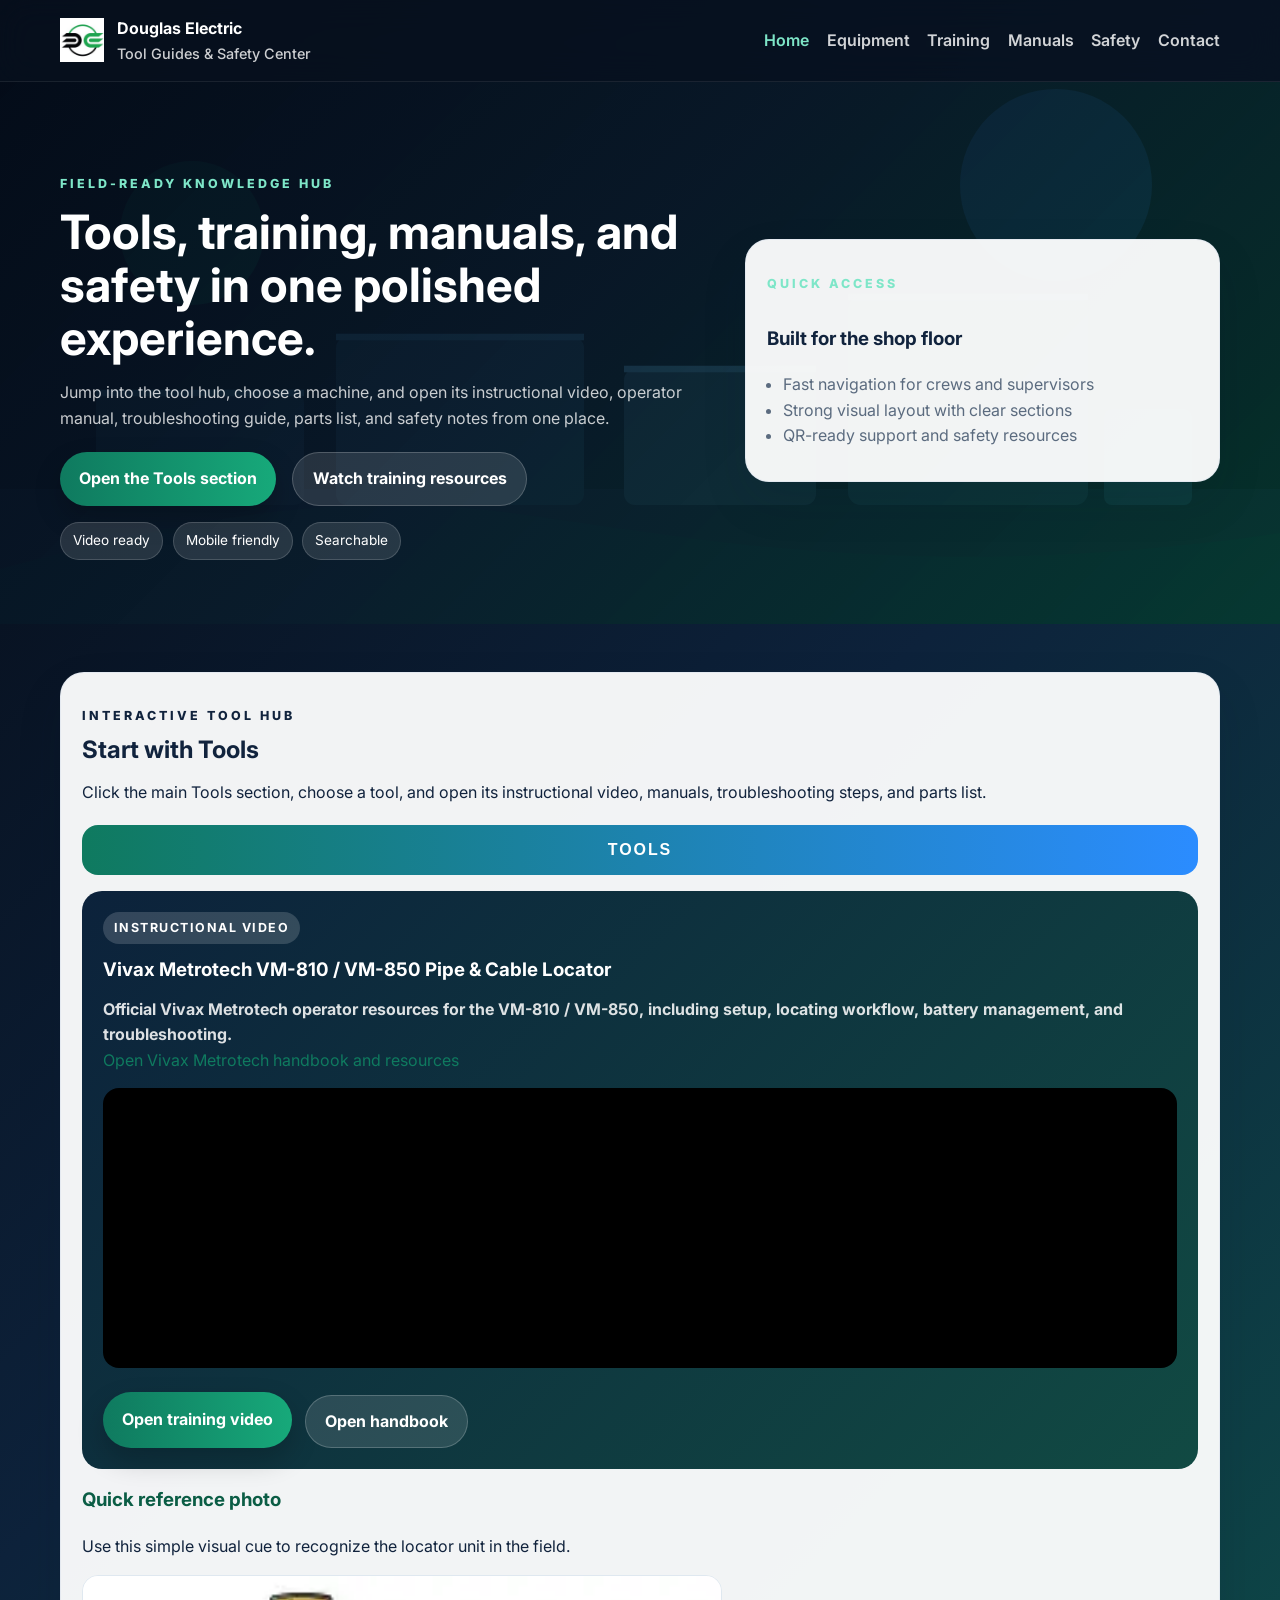
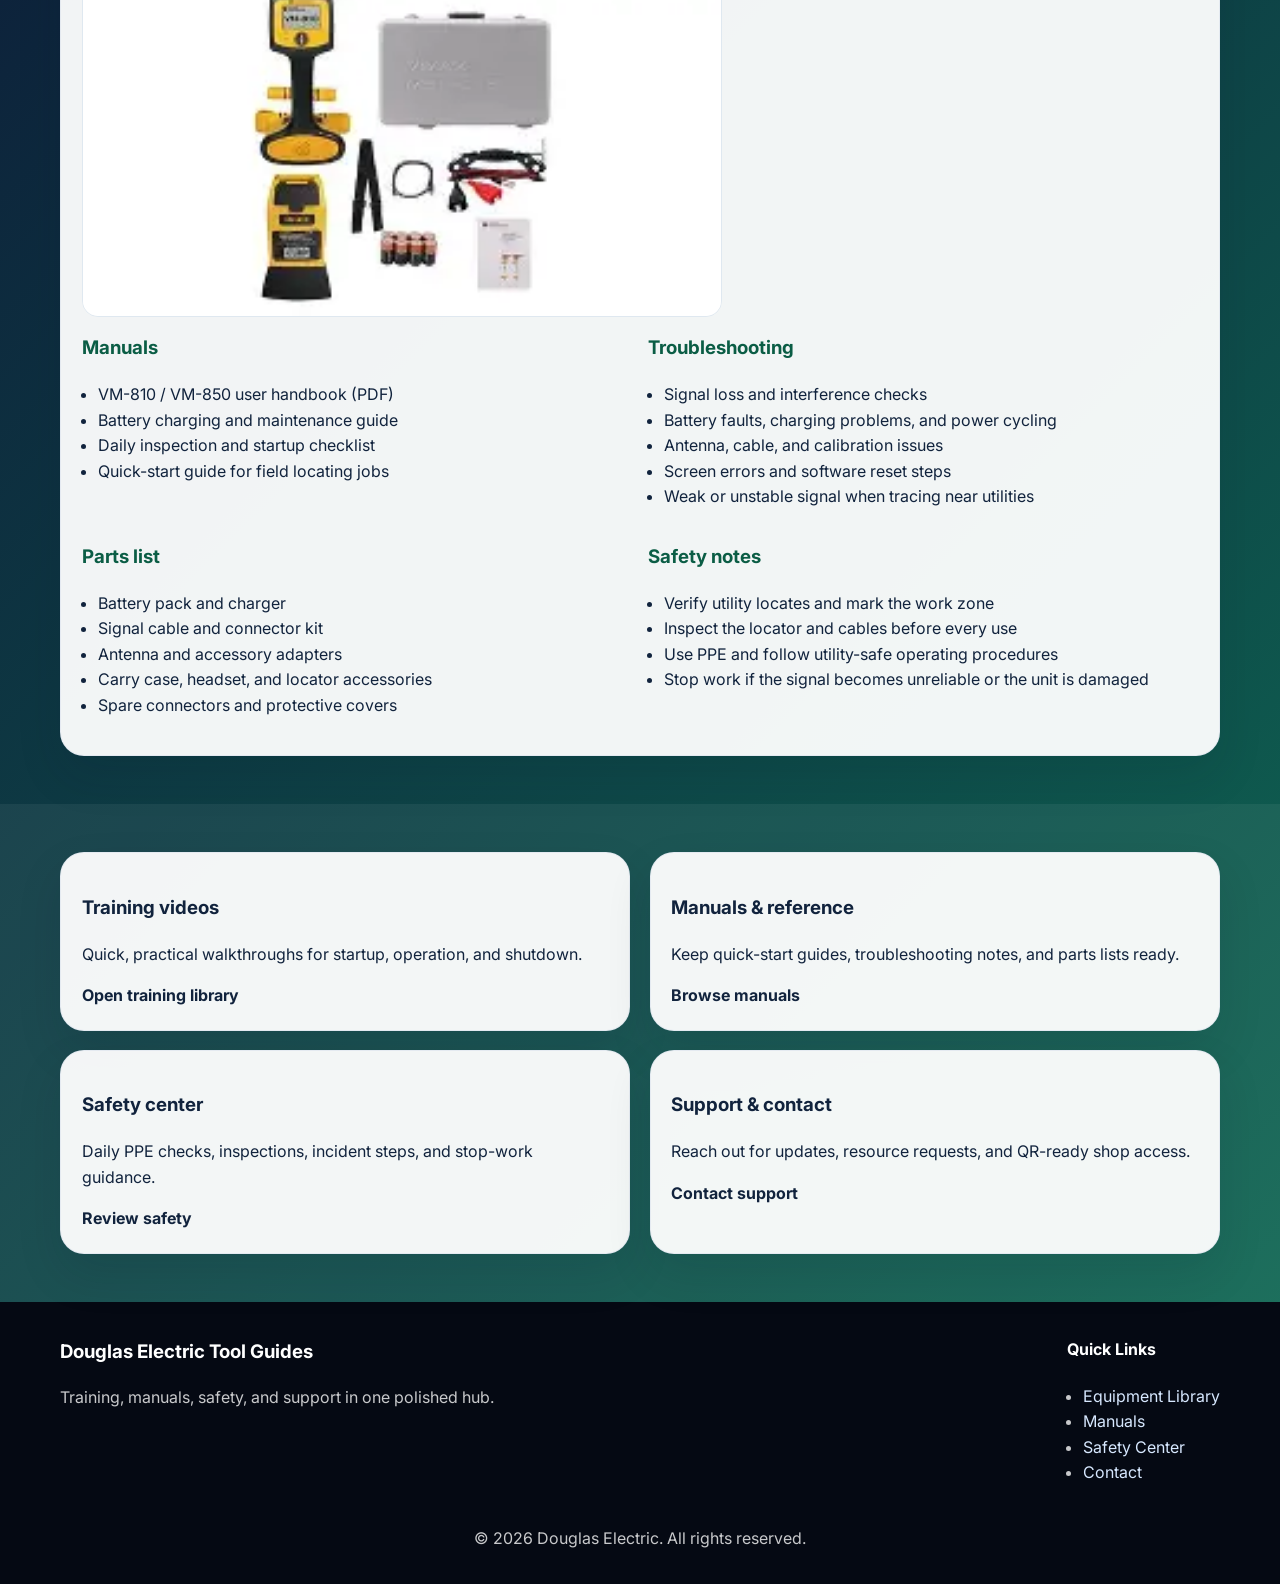
==== commit 039bf820: "Update Vivax photo on main" ====
--- a/Index.html
+++ b/Index.html
@@ -3,10 +3,7 @@
   <head>
     <meta charset="UTF-8" />
     <meta name="viewport" content="width=device-width, initial-scale=1.0" />
-    <meta name="description" content="Douglas Electric Tool Guides is a polished resource hub for equipment training, manuals, troubleshooting, and safety resources." />
-    <meta http-equiv="Cache-Control" content="no-cache, no-store, must-revalidate" />
-    <meta http-equiv="Pragma" content="no-cache" />
-    <meta http-equiv="Expires" content="0" />
+    <meta name="description" content="Douglas Electric Tool Guides is a polished resource hub for equipment training, manuals, troubleshooting, safety, and contact support." />
     <title>Douglas Electric Tool Guides</title>
     <link rel="preconnect" href="https://fonts.googleapis.com" />
     <link rel="preconnect" href="https://fonts.gstatic.com" crossorigin />
@@ -30,6 +27,7 @@
           <a href="training.html">Training</a>
           <a href="manuals.html">Manuals</a>
           <a href="safety.html">Safety</a>
+          <a href="contact.html">Contact</a>
         </nav>
       </div>
     </header>
@@ -77,7 +75,7 @@
             <button class="mega-toggle" id="toolsToggle" type="button">Tools</button>
 
             <div class="tool-list" id="toolList">
-              <button class="tool-choice active" type="button" data-tool="vm810">Vivax Metrotech VM-810 / VM-850 Pipe &amp; Cable Locator</button>
+              <button class="tool-choice active" type="button" data-tool="vm810">Vivax Metrotech VM-810 / VM-850</button>
               <button class="tool-choice" type="button" data-tool="fusion">Fusion Machine</button>
               <button class="tool-choice" type="button" data-tool="vacuum">Vacuum Excavator</button>
               <button class="tool-choice" type="button" data-tool="mini">Mini Excavator</button>
@@ -110,11 +108,11 @@
               </div>
 
               <div class="detail-grid">
-                  <article class="detail-card" style="grid-column: 1 / -1;">
-                    <h3>Quick reference photo</h3>
-                    <p>Use this simple visual cue to recognize the locator unit in the field.</p>
-                    <img src="images/vm810-photo.webp" alt="Vivax Metrotech VM-810 / VM-850 locator kit photo" style="width:100%; max-width: 640px; border-radius: 16px; margin-top: 0.8rem; border: 1px solid #dfe8f0;" />
-                  </article>
+                <article class="detail-card" style="grid-column: 1 / -1;">
+                  <h3>Quick reference photo</h3>
+                  <p>Use this simple visual cue to recognize the locator unit in the field.</p>
+                  <img src="images/vm810-photo.webp" alt="Vivax Metrotech VM-810 / VM-850 locator kit photo" style="width:100%; max-width: 640px; border-radius: 16px; margin-top: 0.8rem; border: 1px solid #dfe8f0;" />
+                </article>
                 <article class="detail-card">
                   <h3>Manuals</h3>
                   <ul id="detailManuals"></ul>
@@ -130,20 +128,6 @@
                 <article class="detail-card">
                   <h3>Safety notes</h3>
                   <ul id="detailSafety"></ul>
-                </article>
-                <article class="detail-card" style="grid-column: 1 / -1;">
-                  <h3>Field tips</h3>
-                  <ul id="detailFieldTips"></ul>
-                </article>
-                <article class="detail-card" style="grid-column: 1 / -1;">
-                  <h3>How to use it in the field</h3>
-                  <ul>
-                    <li>1. Charge the battery and confirm the locator powers on normally.</li>
-                    <li>2. Inspect the cable, antenna, and connectors before leaving the truck.</li>
-                    <li>3. Verify the work zone, utility locate marks, and safe access points.</li>
-                    <li>4. Sweep the area slowly and confirm the signal before marking the utility.</li>
-                    <li>5. If the signal weakens or becomes unstable, stop and check the setup before proceeding.</li>
-                  </ul>
                 </article>
               </div>
             </div>
@@ -169,88 +153,10 @@
             <a href="safety.html">Review safety</a>
           </article>
           <article class="feature-card">
-            <h3>Michigan jobsite compliance</h3>
-            <p>Review state-focused electrical safety reminders, utility locate steps, and daily crew checks.</p>
-            <a href="safety.html">Open compliance guide</a>
+            <h3>Support & contact</h3>
+            <p>Reach out for updates, resource requests, and QR-ready shop access.</p>
+            <a href="contact.html">Contact support</a>
           </article>
-        </div>
-      </section>
-
-      <section class="section">
-        <div class="container">
-          <div class="section-card">
-            <div class="section-heading">
-              <p class="eyebrow">Section guide</p>
-              <h2>What you will find under each topic</h2>
-              <p>Use these quick summaries to jump to the right page faster.</p>
-            </div>
-            <div class="resource-grid">
-              <article class="resource-card">
-                <h3>Equipment</h3>
-                <ul>
-                  <li>Searchable equipment list with key tool categories.</li>
-                  <li>Direct links to relevant training and references.</li>
-                  <li>Pre-mobilization and quality-check reminders.</li>
-                </ul>
-              </article>
-              <article class="resource-card">
-                <h3>Training</h3>
-                <ul>
-                  <li>New-hire onboarding path and monthly refreshers.</li>
-                  <li>Toolbox talk rotation topics for weekly briefings.</li>
-                  <li>Qualification and sign-off documentation guidance.</li>
-                </ul>
-              </article>
-              <article class="resource-card">
-                <h3>Manuals</h3>
-                <ul>
-                  <li>Quick-reference sheets and troubleshooting shortcuts.</li>
-                  <li>Parts highlights and company document list.</li>
-                  <li>Michigan-focused compliance reference items.</li>
-                </ul>
-              </article>
-              <article class="resource-card">
-                <h3>Safety</h3>
-                <ul>
-                  <li>Michigan non-union field safety expectations.</li>
-                  <li>PPE, lockout/tagout, and utility-locate reminders.</li>
-                  <li>Incident response and daily briefing checklists.</li>
-                </ul>
-              </article>
-            </div>
-          </div>
-        </div>
-      </section>
-
-      <section class="section">
-        <div class="container">
-          <div class="section-card">
-            <div class="section-heading">
-              <p class="eyebrow">Quick compliance check</p>
-              <h2>Michigan electrical jobsite start checklist</h2>
-              <p>Use this 60-second check before crews start work each day.</p>
-            </div>
-            <div class="resource-grid">
-              <article class="resource-card">
-                <h3>Before work begins</h3>
-                <ul>
-                  <li>811 ticket is active and utility marks are verified onsite.</li>
-                  <li>Assigned crew includes qualified personnel for the planned tasks.</li>
-                  <li>Daily hazard brief is completed with stop-work triggers reviewed.</li>
-                  <li>Tools, cords, and GFCI protection are inspected and documented.</li>
-                </ul>
-              </article>
-              <article class="resource-card">
-                <h3>During active work</h3>
-                <ul>
-                  <li>Use de-energized workflow whenever feasible and verify before touch.</li>
-                  <li>Maintain traffic control and barricade limits around the work area.</li>
-                  <li>Log locator checks, field changes, and near misses in real time.</li>
-                  <li>Pause and re-brief immediately if site conditions change.</li>
-                </ul>
-              </article>
-            </div>
-          </div>
         </div>
       </section>
     </main>
@@ -259,7 +165,7 @@
       <div class="container footer-grid">
         <div>
           <h3>Douglas Electric Tool Guides</h3>
-          <p>Training, manuals, and safety in one polished hub.</p>
+          <p>Training, manuals, safety, and support in one polished hub.</p>
         </div>
         <div>
           <h4>Quick Links</h4>
@@ -267,13 +173,13 @@
             <li><a href="equipment.html">Equipment Library</a></li>
             <li><a href="manuals.html">Manuals</a></li>
             <li><a href="safety.html">Safety Center</a></li>
-            <li><a href="training.html">Training</a></li>
+            <li><a href="contact.html">Contact</a></li>
           </ul>
         </div>
       </div>
       <p class="footer-copy">© <span id="year"></span> Douglas Electric. All rights reserved.</p>
     </footer>
 
-    <script src="js/script.js?v=20260801"></script>
+    <script src="js/script.js"></script>
   </body>
 </html>
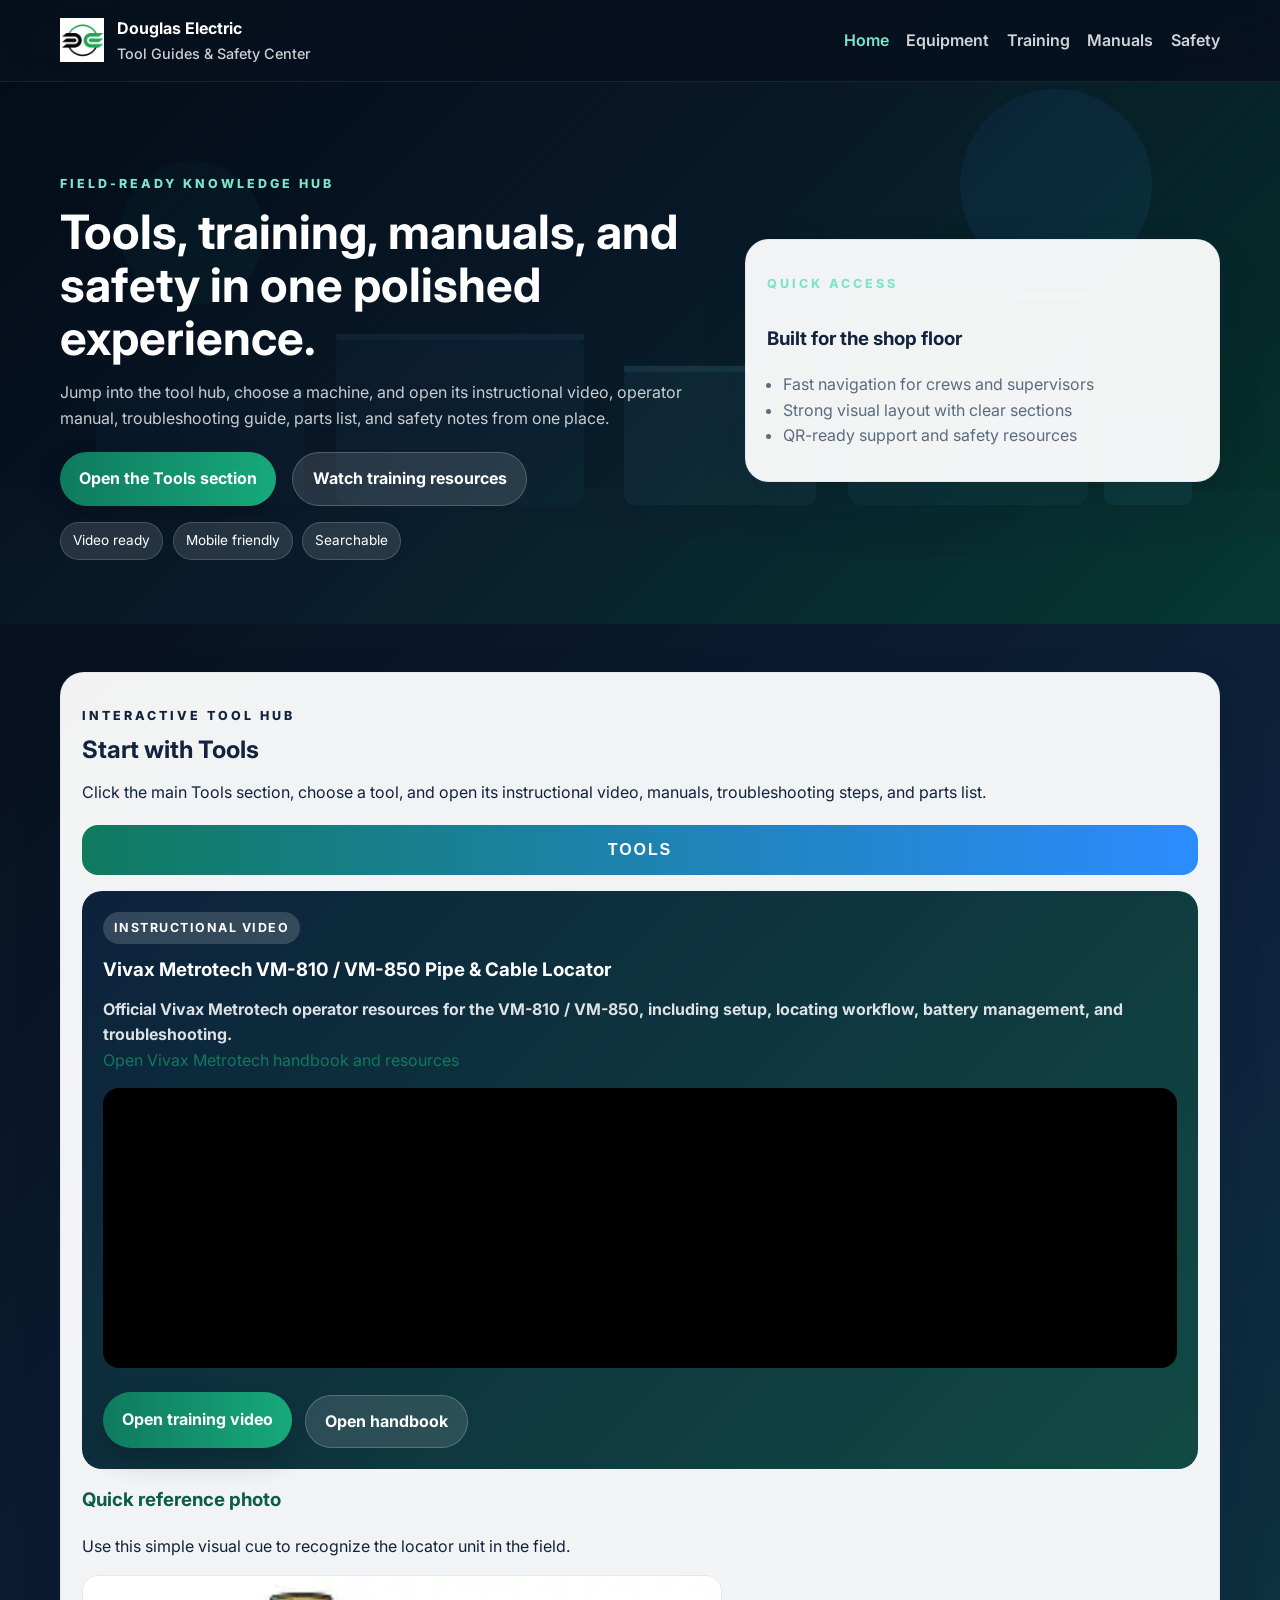
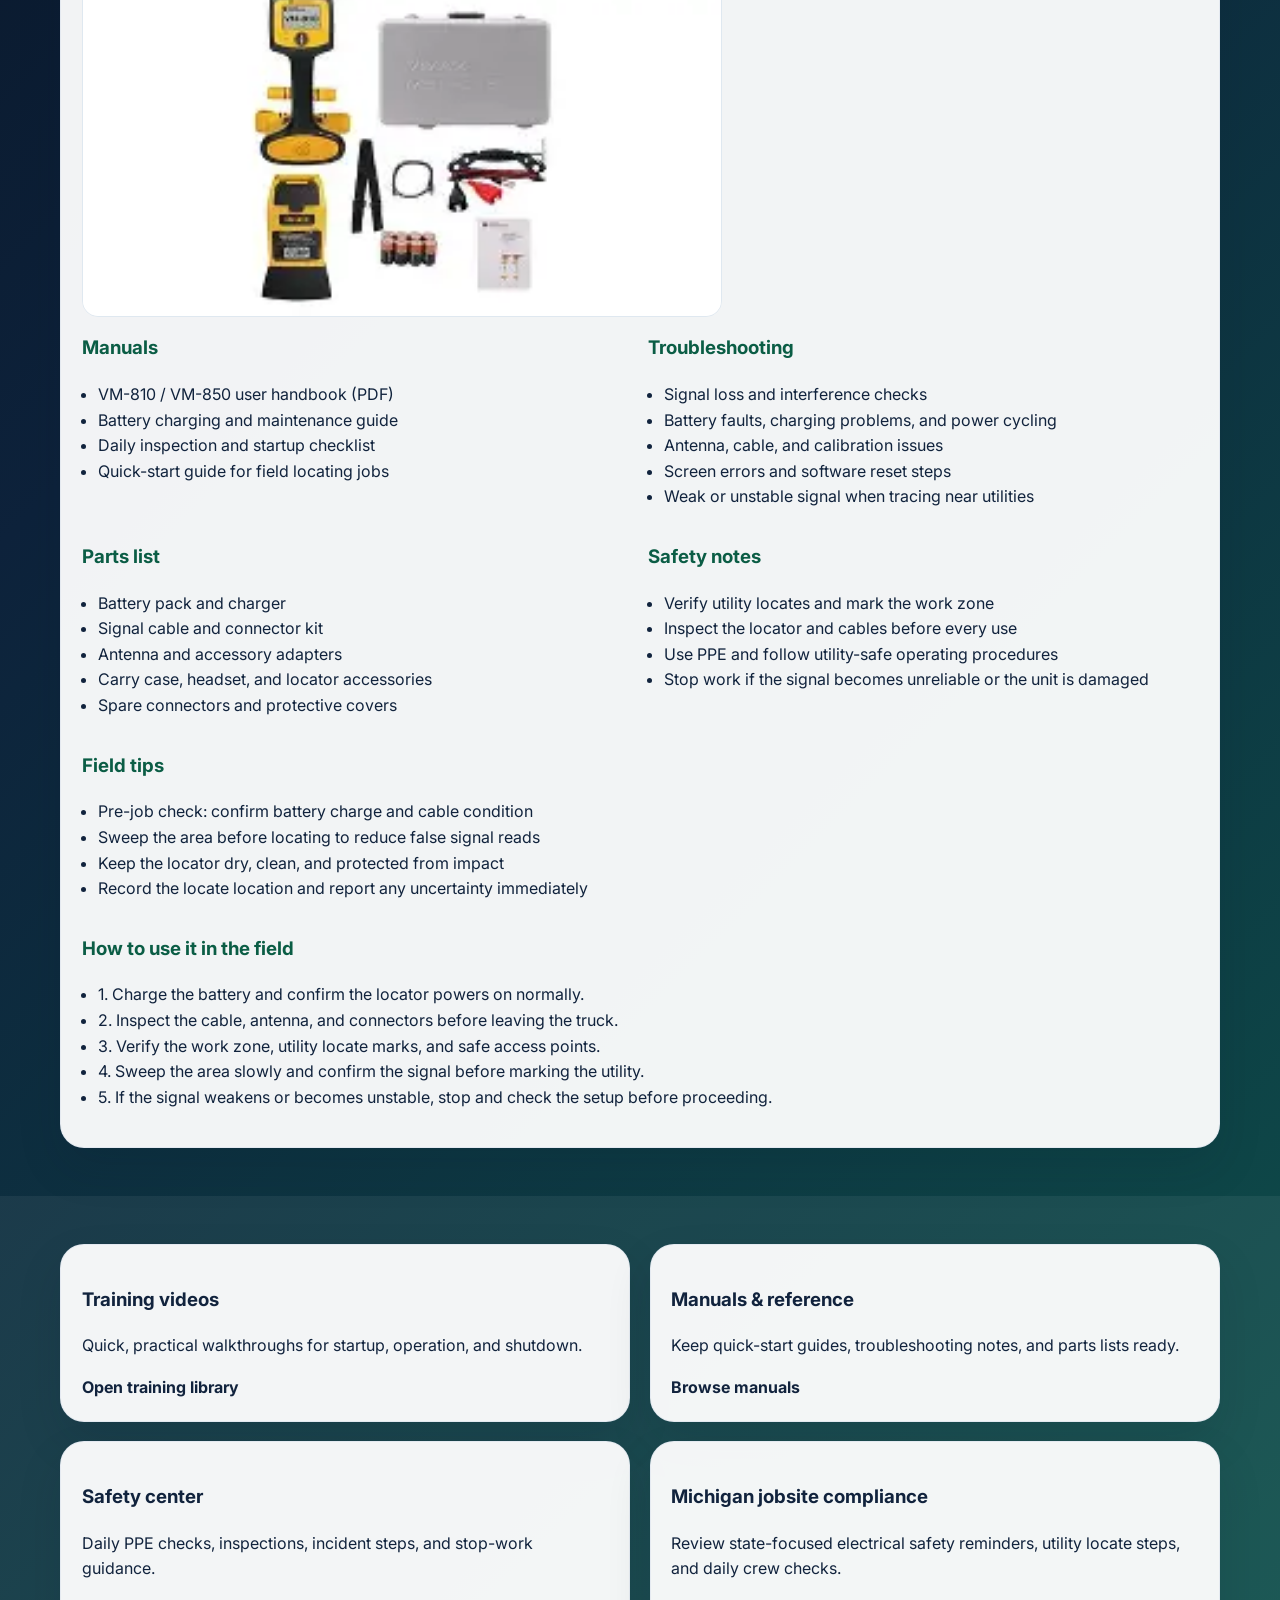
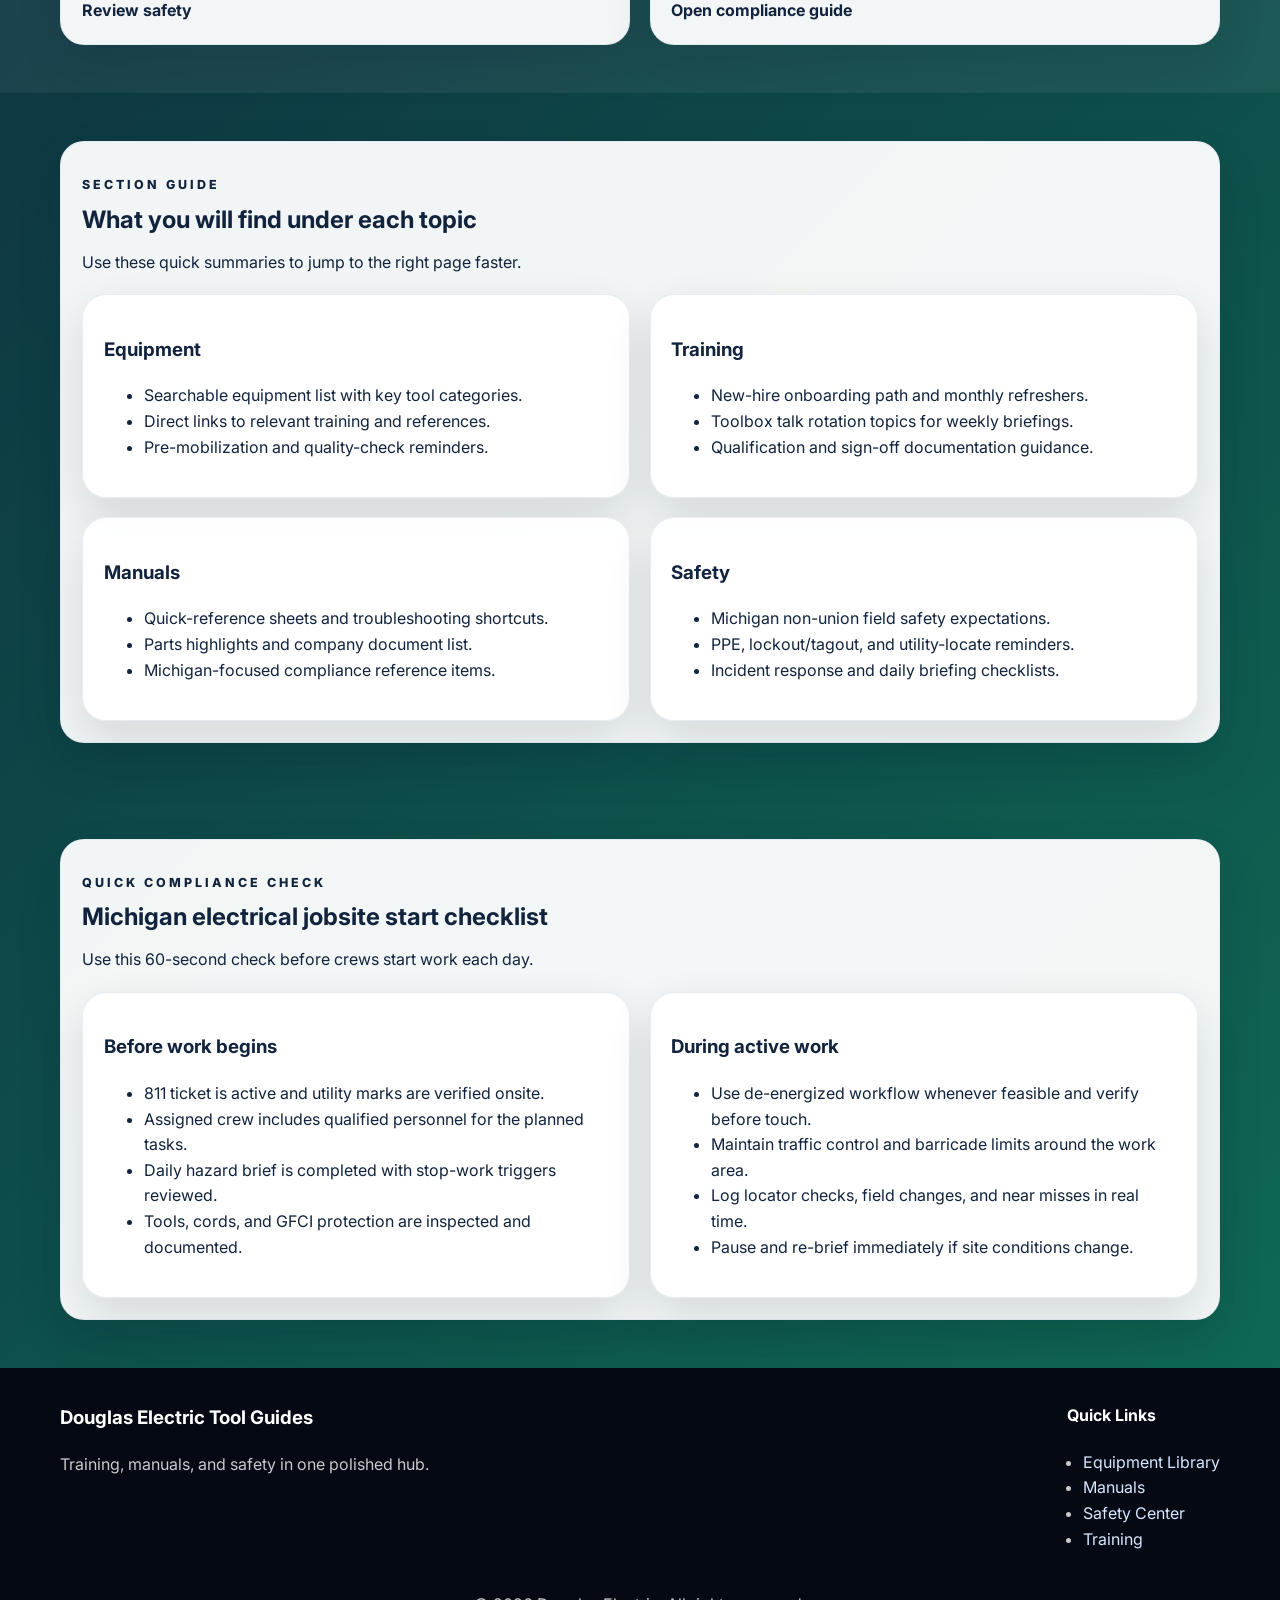
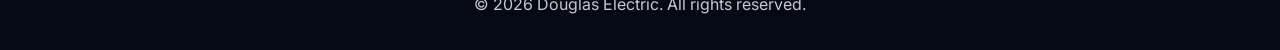
==== commit 3c6709ae: "Bust cache for Vivax photo" ====
--- a/Index.html
+++ b/Index.html
@@ -3,7 +3,10 @@
   <head>
     <meta charset="UTF-8" />
     <meta name="viewport" content="width=device-width, initial-scale=1.0" />
-    <meta name="description" content="Douglas Electric Tool Guides is a polished resource hub for equipment training, manuals, troubleshooting, safety, and contact support." />
+    <meta name="description" content="Douglas Electric Tool Guides is a polished resource hub for equipment training, manuals, troubleshooting, and safety resources." />
+    <meta http-equiv="Cache-Control" content="no-cache, no-store, must-revalidate" />
+    <meta http-equiv="Pragma" content="no-cache" />
+    <meta http-equiv="Expires" content="0" />
     <title>Douglas Electric Tool Guides</title>
     <link rel="preconnect" href="https://fonts.googleapis.com" />
     <link rel="preconnect" href="https://fonts.gstatic.com" crossorigin />
@@ -27,7 +30,6 @@
           <a href="training.html">Training</a>
           <a href="manuals.html">Manuals</a>
           <a href="safety.html">Safety</a>
-          <a href="contact.html">Contact</a>
         </nav>
       </div>
     </header>
@@ -75,7 +77,7 @@
             <button class="mega-toggle" id="toolsToggle" type="button">Tools</button>
 
             <div class="tool-list" id="toolList">
-              <button class="tool-choice active" type="button" data-tool="vm810">Vivax Metrotech VM-810 / VM-850</button>
+              <button class="tool-choice active" type="button" data-tool="vm810">Vivax Metrotech VM-810 / VM-850 Pipe &amp; Cable Locator</button>
               <button class="tool-choice" type="button" data-tool="fusion">Fusion Machine</button>
               <button class="tool-choice" type="button" data-tool="vacuum">Vacuum Excavator</button>
               <button class="tool-choice" type="button" data-tool="mini">Mini Excavator</button>
@@ -108,11 +110,11 @@
               </div>
 
               <div class="detail-grid">
-                <article class="detail-card" style="grid-column: 1 / -1;">
-                  <h3>Quick reference photo</h3>
-                  <p>Use this simple visual cue to recognize the locator unit in the field.</p>
-                  <img src="images/vm810-photo.webp" alt="Vivax Metrotech VM-810 / VM-850 locator kit photo" style="width:100%; max-width: 640px; border-radius: 16px; margin-top: 0.8rem; border: 1px solid #dfe8f0;" />
-                </article>
+                  <article class="detail-card" style="grid-column: 1 / -1;">
+                    <h3>Quick reference photo</h3>
+                    <p>Use this simple visual cue to recognize the locator unit in the field.</p>
+                    <img src="images/vm810-photo.webp?v=20260803" alt="Vivax Metrotech VM-810 / VM-850 locator kit photo" style="width:100%; max-width: 640px; border-radius: 16px; margin-top: 0.8rem; border: 1px solid #dfe8f0;" />
+                  </article>
                 <article class="detail-card">
                   <h3>Manuals</h3>
                   <ul id="detailManuals"></ul>
@@ -128,6 +130,20 @@
                 <article class="detail-card">
                   <h3>Safety notes</h3>
                   <ul id="detailSafety"></ul>
+                </article>
+                <article class="detail-card" style="grid-column: 1 / -1;">
+                  <h3>Field tips</h3>
+                  <ul id="detailFieldTips"></ul>
+                </article>
+                <article class="detail-card" style="grid-column: 1 / -1;">
+                  <h3>How to use it in the field</h3>
+                  <ul>
+                    <li>1. Charge the battery and confirm the locator powers on normally.</li>
+                    <li>2. Inspect the cable, antenna, and connectors before leaving the truck.</li>
+                    <li>3. Verify the work zone, utility locate marks, and safe access points.</li>
+                    <li>4. Sweep the area slowly and confirm the signal before marking the utility.</li>
+                    <li>5. If the signal weakens or becomes unstable, stop and check the setup before proceeding.</li>
+                  </ul>
                 </article>
               </div>
             </div>
@@ -153,10 +169,88 @@
             <a href="safety.html">Review safety</a>
           </article>
           <article class="feature-card">
-            <h3>Support & contact</h3>
-            <p>Reach out for updates, resource requests, and QR-ready shop access.</p>
-            <a href="contact.html">Contact support</a>
-          </article>
+            <h3>Michigan jobsite compliance</h3>
+            <p>Review state-focused electrical safety reminders, utility locate steps, and daily crew checks.</p>
+            <a href="safety.html">Open compliance guide</a>
+          </article>
+        </div>
+      </section>
+
+      <section class="section">
+        <div class="container">
+          <div class="section-card">
+            <div class="section-heading">
+              <p class="eyebrow">Section guide</p>
+              <h2>What you will find under each topic</h2>
+              <p>Use these quick summaries to jump to the right page faster.</p>
+            </div>
+            <div class="resource-grid">
+              <article class="resource-card">
+                <h3>Equipment</h3>
+                <ul>
+                  <li>Searchable equipment list with key tool categories.</li>
+                  <li>Direct links to relevant training and references.</li>
+                  <li>Pre-mobilization and quality-check reminders.</li>
+                </ul>
+              </article>
+              <article class="resource-card">
+                <h3>Training</h3>
+                <ul>
+                  <li>New-hire onboarding path and monthly refreshers.</li>
+                  <li>Toolbox talk rotation topics for weekly briefings.</li>
+                  <li>Qualification and sign-off documentation guidance.</li>
+                </ul>
+              </article>
+              <article class="resource-card">
+                <h3>Manuals</h3>
+                <ul>
+                  <li>Quick-reference sheets and troubleshooting shortcuts.</li>
+                  <li>Parts highlights and company document list.</li>
+                  <li>Michigan-focused compliance reference items.</li>
+                </ul>
+              </article>
+              <article class="resource-card">
+                <h3>Safety</h3>
+                <ul>
+                  <li>Michigan non-union field safety expectations.</li>
+                  <li>PPE, lockout/tagout, and utility-locate reminders.</li>
+                  <li>Incident response and daily briefing checklists.</li>
+                </ul>
+              </article>
+            </div>
+          </div>
+        </div>
+      </section>
+
+      <section class="section">
+        <div class="container">
+          <div class="section-card">
+            <div class="section-heading">
+              <p class="eyebrow">Quick compliance check</p>
+              <h2>Michigan electrical jobsite start checklist</h2>
+              <p>Use this 60-second check before crews start work each day.</p>
+            </div>
+            <div class="resource-grid">
+              <article class="resource-card">
+                <h3>Before work begins</h3>
+                <ul>
+                  <li>811 ticket is active and utility marks are verified onsite.</li>
+                  <li>Assigned crew includes qualified personnel for the planned tasks.</li>
+                  <li>Daily hazard brief is completed with stop-work triggers reviewed.</li>
+                  <li>Tools, cords, and GFCI protection are inspected and documented.</li>
+                </ul>
+              </article>
+              <article class="resource-card">
+                <h3>During active work</h3>
+                <ul>
+                  <li>Use de-energized workflow whenever feasible and verify before touch.</li>
+                  <li>Maintain traffic control and barricade limits around the work area.</li>
+                  <li>Log locator checks, field changes, and near misses in real time.</li>
+                  <li>Pause and re-brief immediately if site conditions change.</li>
+                </ul>
+              </article>
+            </div>
+          </div>
         </div>
       </section>
     </main>
@@ -165,7 +259,7 @@
       <div class="container footer-grid">
         <div>
           <h3>Douglas Electric Tool Guides</h3>
-          <p>Training, manuals, safety, and support in one polished hub.</p>
+          <p>Training, manuals, and safety in one polished hub.</p>
         </div>
         <div>
           <h4>Quick Links</h4>
@@ -173,13 +267,13 @@
             <li><a href="equipment.html">Equipment Library</a></li>
             <li><a href="manuals.html">Manuals</a></li>
             <li><a href="safety.html">Safety Center</a></li>
-            <li><a href="contact.html">Contact</a></li>
+            <li><a href="training.html">Training</a></li>
           </ul>
         </div>
       </div>
       <p class="footer-copy">© <span id="year"></span> Douglas Electric. All rights reserved.</p>
     </footer>
 
-    <script src="js/script.js"></script>
+    <script src="js/script.js?v=20260801"></script>
   </body>
 </html>
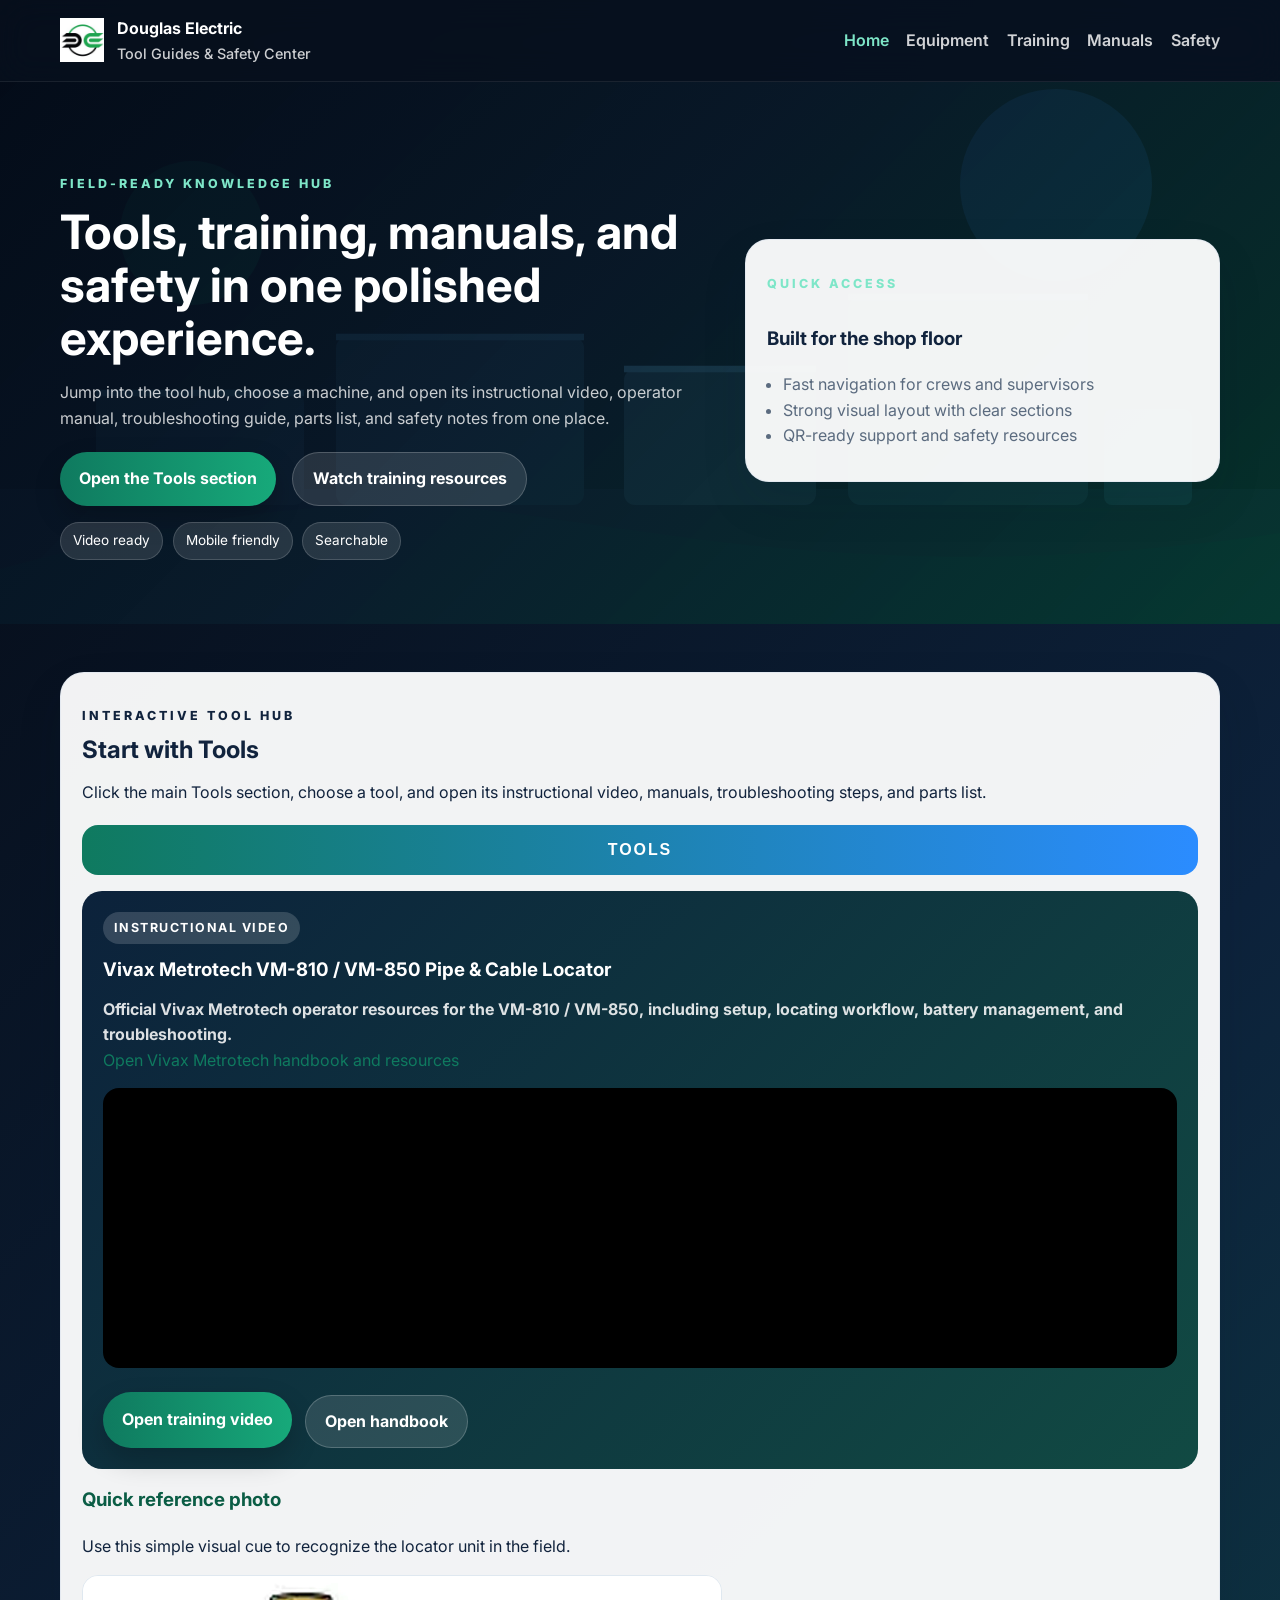
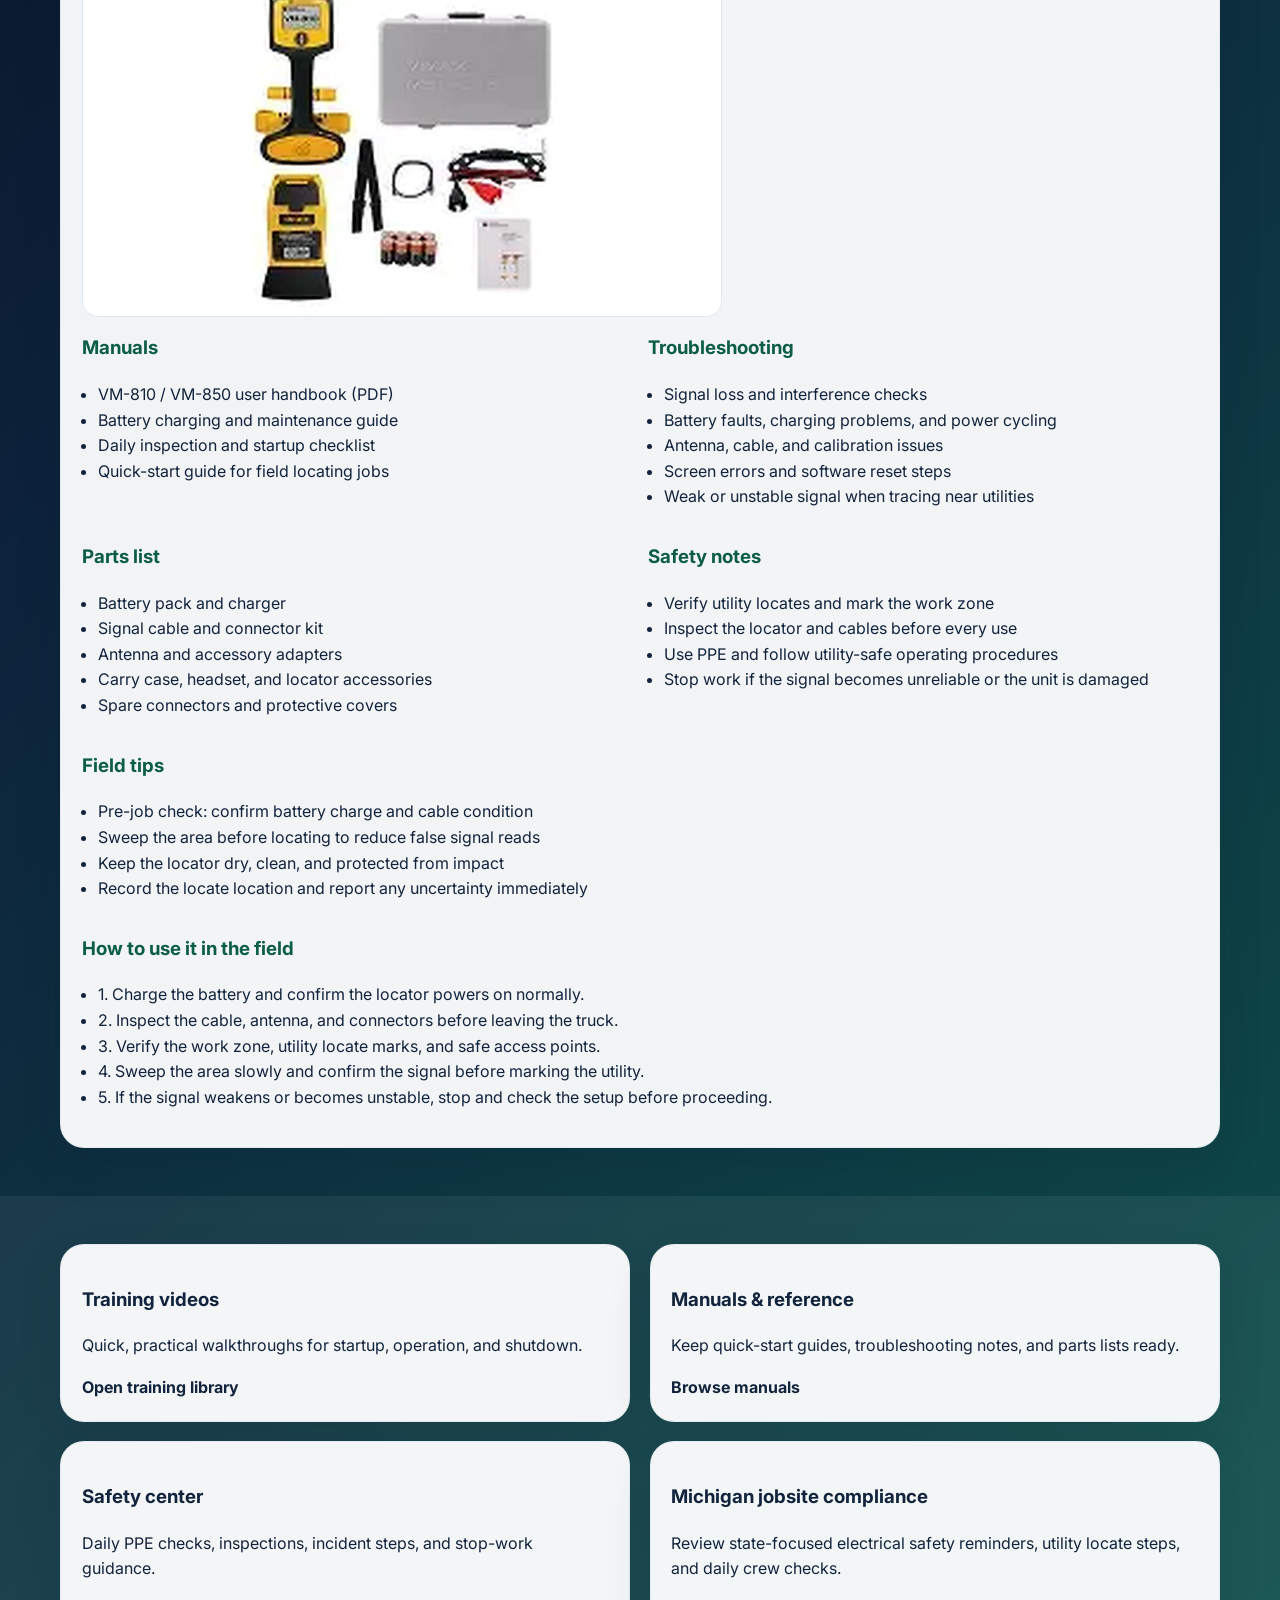
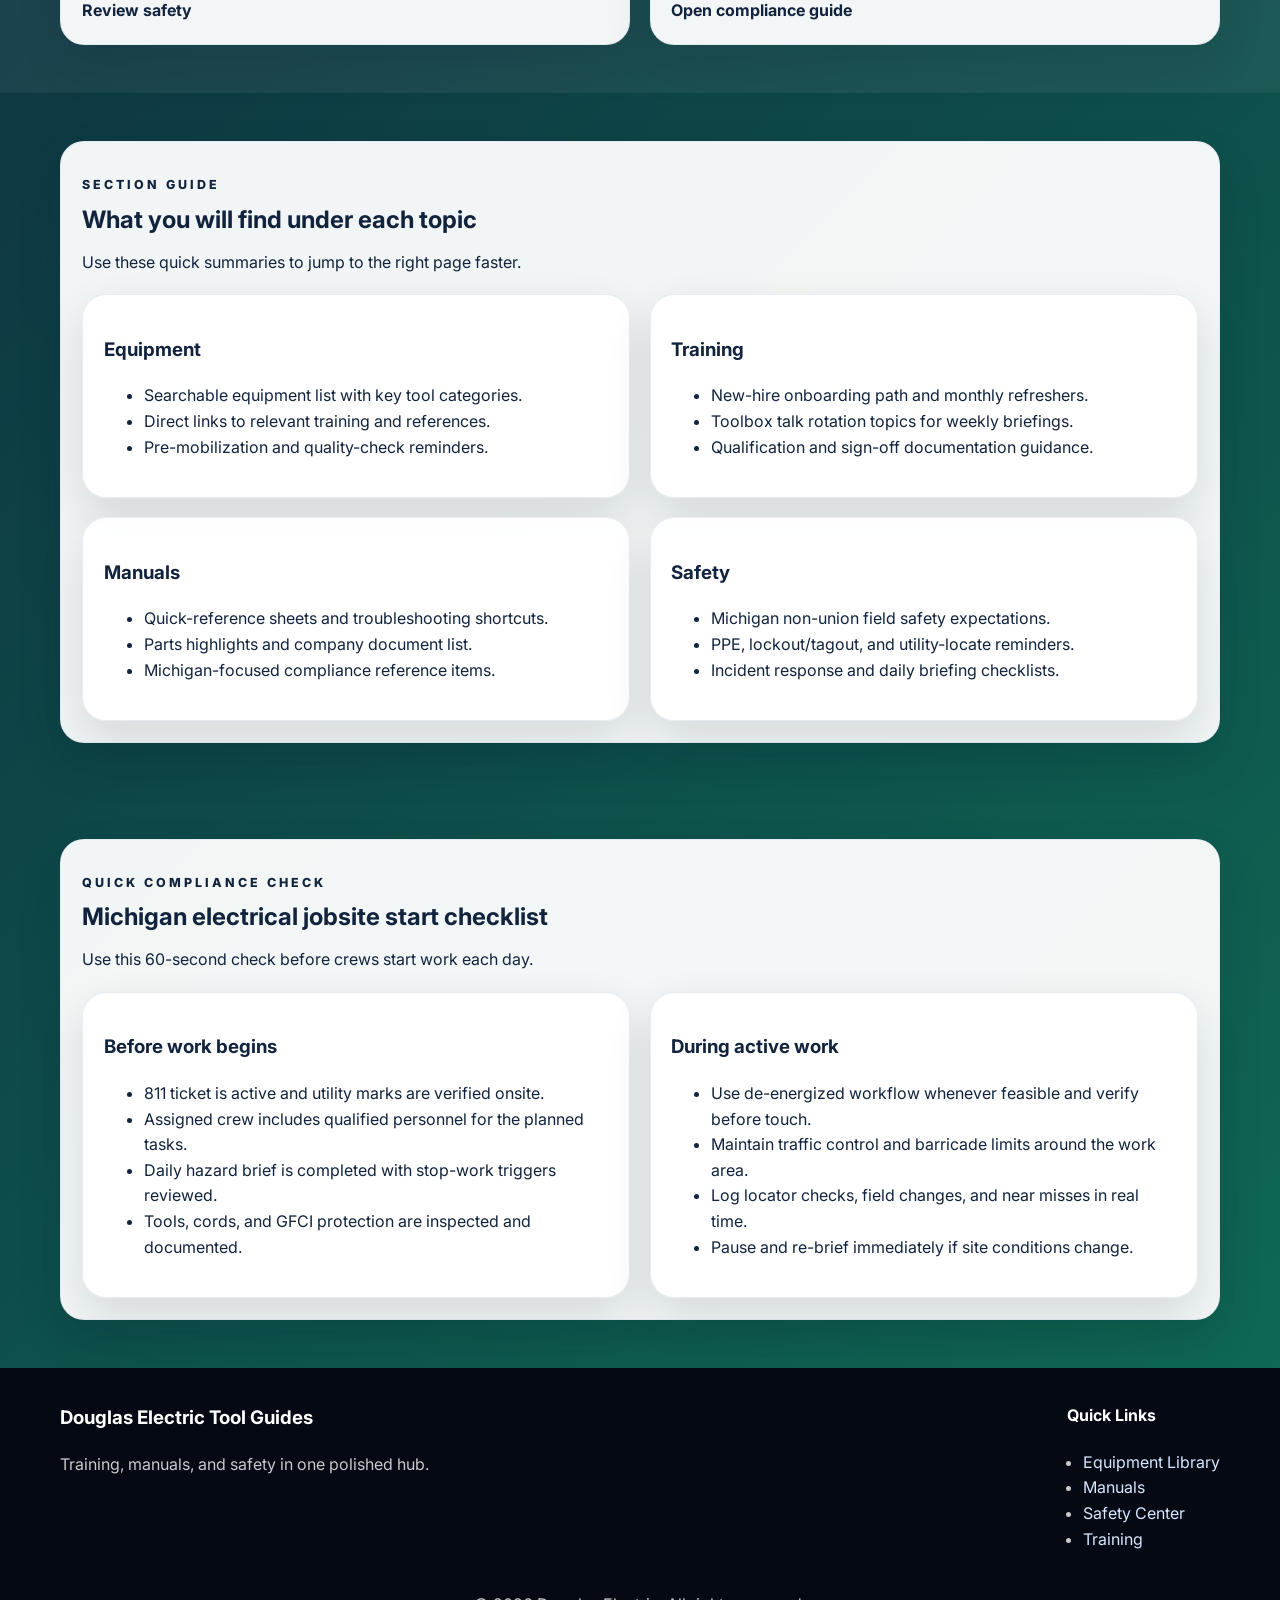
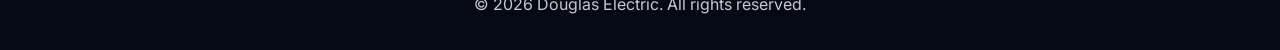
==== commit cedc3c50: "Improve Vivax photo quality" ====
--- a/Index.html
+++ b/Index.html
@@ -113,7 +113,7 @@
                   <article class="detail-card" style="grid-column: 1 / -1;">
                     <h3>Quick reference photo</h3>
                     <p>Use this simple visual cue to recognize the locator unit in the field.</p>
-                    <img src="images/vm810-photo.webp?v=20260803" alt="Vivax Metrotech VM-810 / VM-850 locator kit photo" style="width:100%; max-width: 640px; border-radius: 16px; margin-top: 0.8rem; border: 1px solid #dfe8f0;" />
+                    <img src="images/vm810-photo.webp?v=20260803b" alt="Vivax Metrotech VM-810 / VM-850 locator kit photo" style="width:100%; max-width: 640px; border-radius: 16px; margin-top: 0.8rem; border: 1px solid #dfe8f0;" />
                   </article>
                 <article class="detail-card">
                   <h3>Manuals</h3>
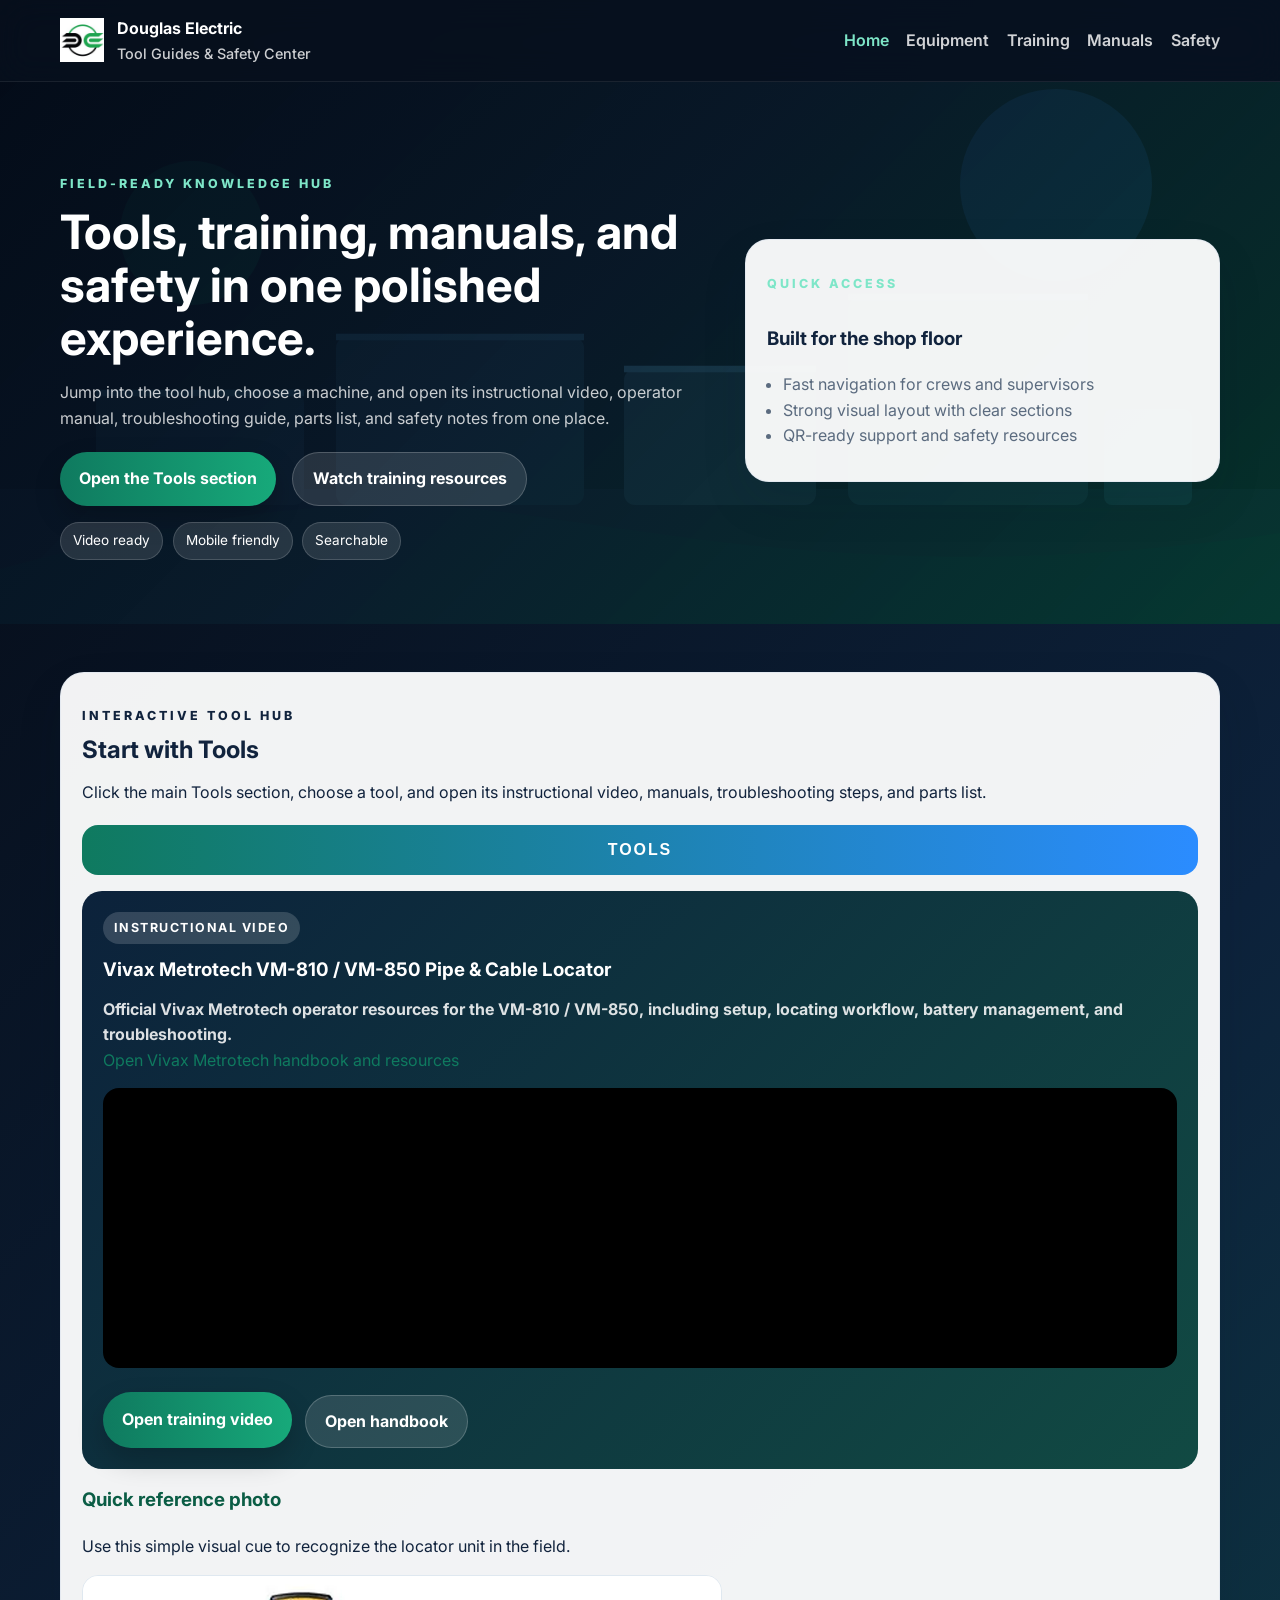
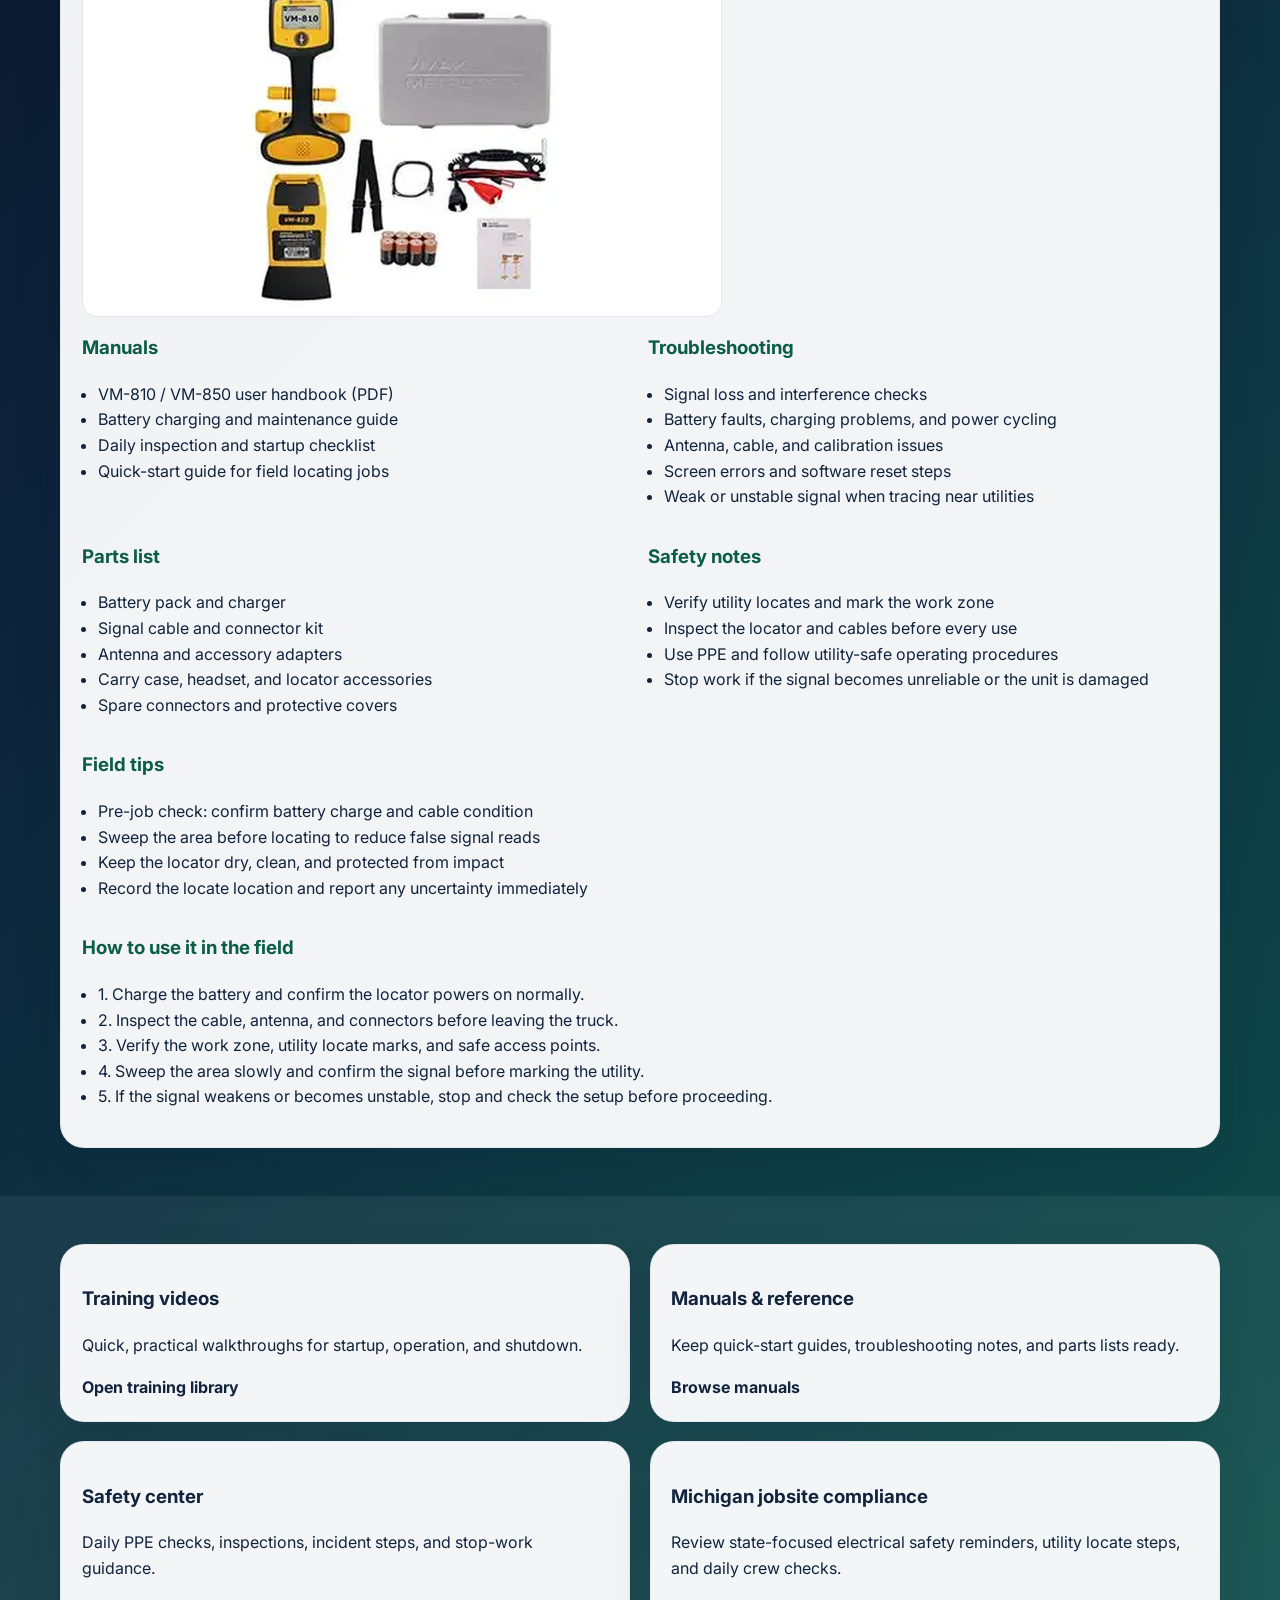
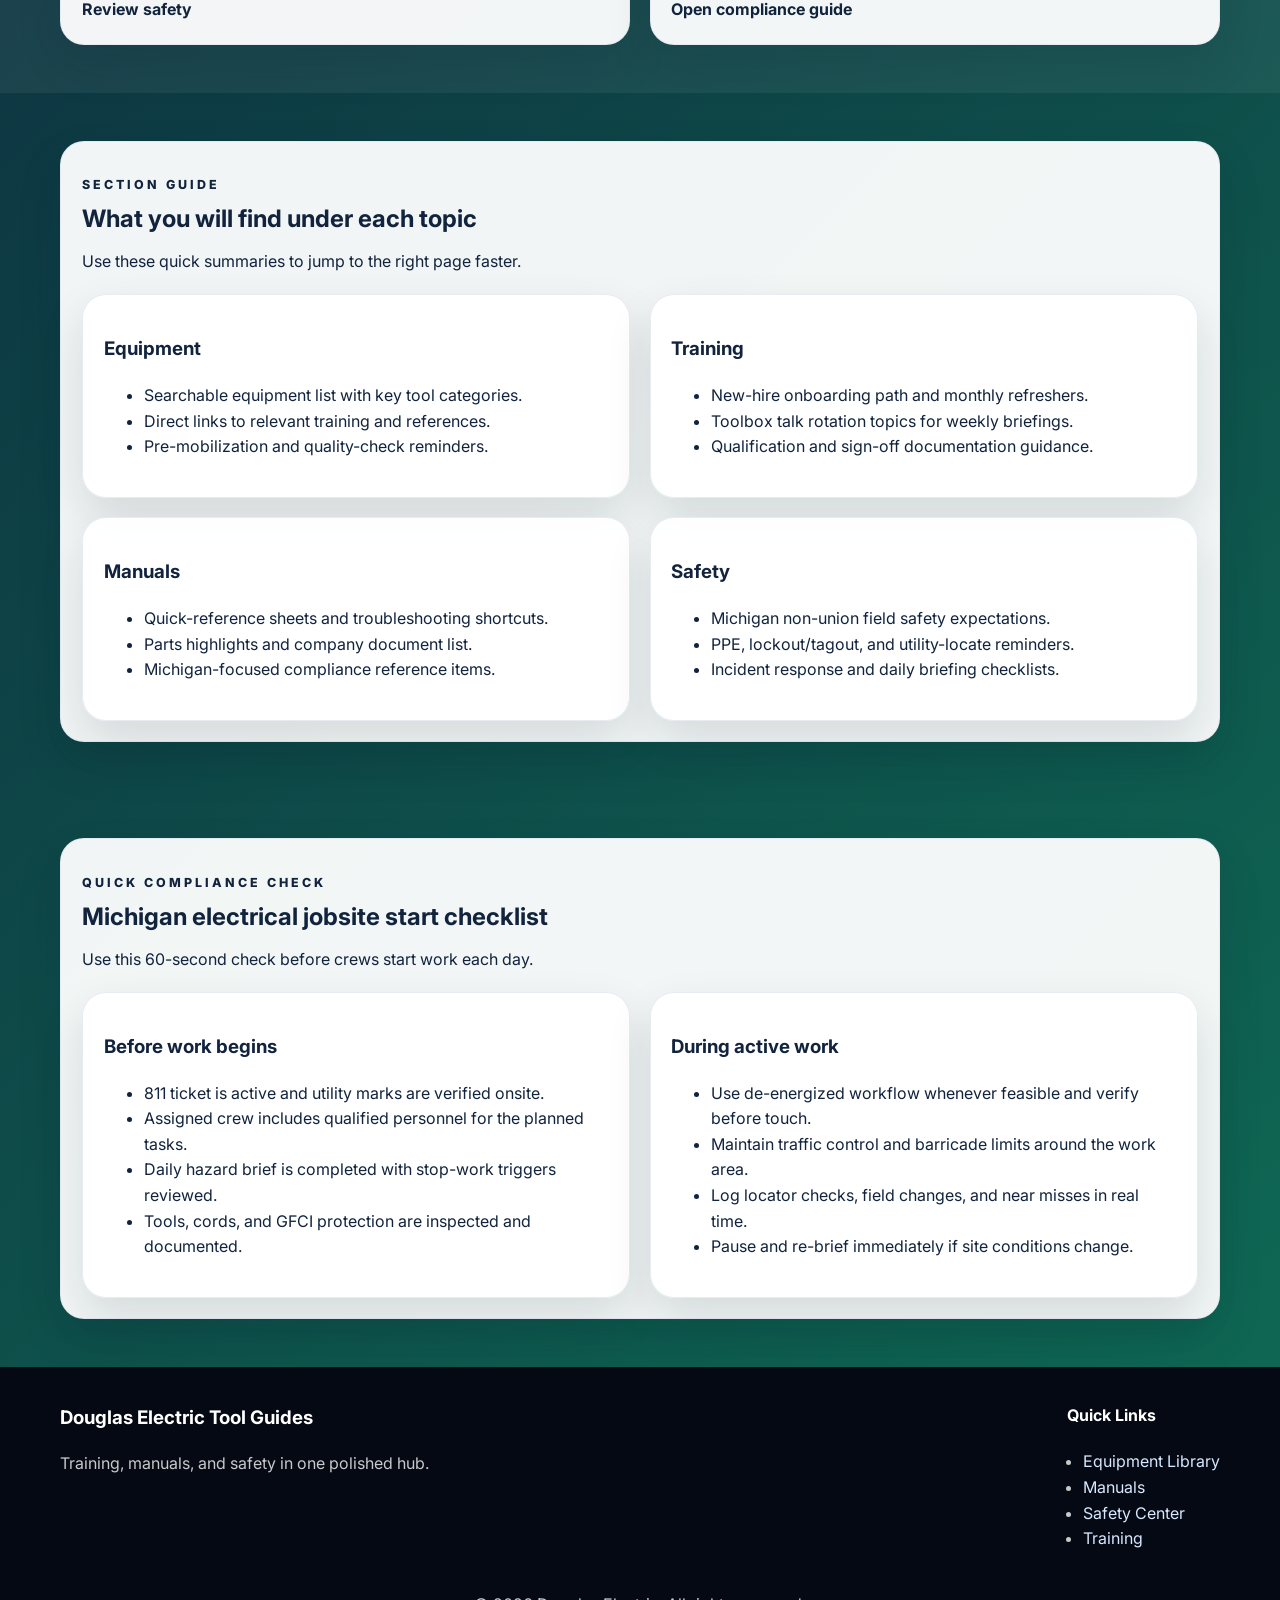
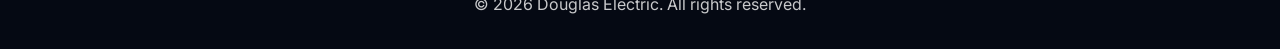
==== commit 4896808a: "Improve Vivax photo quality again" ====
--- a/Index.html
+++ b/Index.html
@@ -113,7 +113,7 @@
                   <article class="detail-card" style="grid-column: 1 / -1;">
                     <h3>Quick reference photo</h3>
                     <p>Use this simple visual cue to recognize the locator unit in the field.</p>
-                    <img src="images/vm810-photo.webp?v=20260803b" alt="Vivax Metrotech VM-810 / VM-850 locator kit photo" style="width:100%; max-width: 640px; border-radius: 16px; margin-top: 0.8rem; border: 1px solid #dfe8f0;" />
+                    <img src="images/vm810-photo.webp?v=20260803c" alt="Vivax Metrotech VM-810 / VM-850 locator kit photo" style="width:100%; max-width: 640px; border-radius: 16px; margin-top: 0.8rem; border: 1px solid #dfe8f0;" />
                   </article>
                 <article class="detail-card">
                   <h3>Manuals</h3>
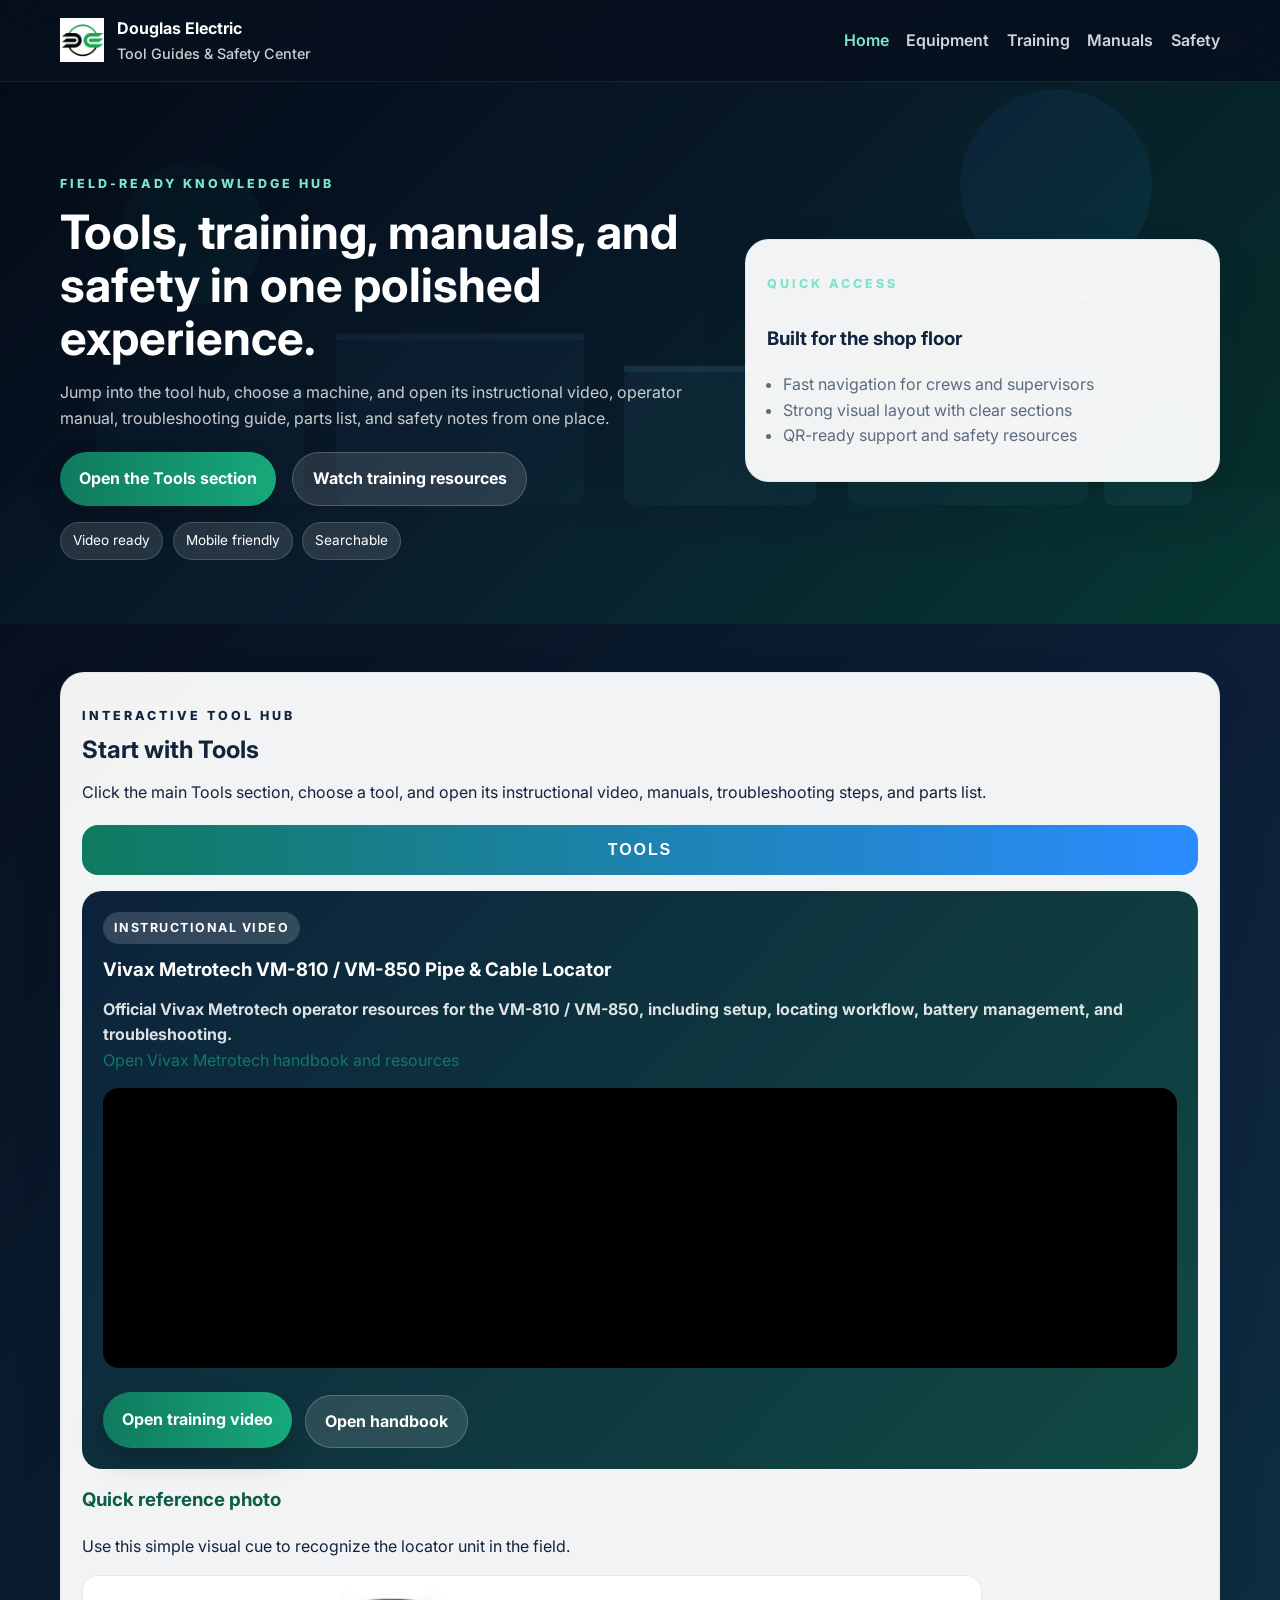
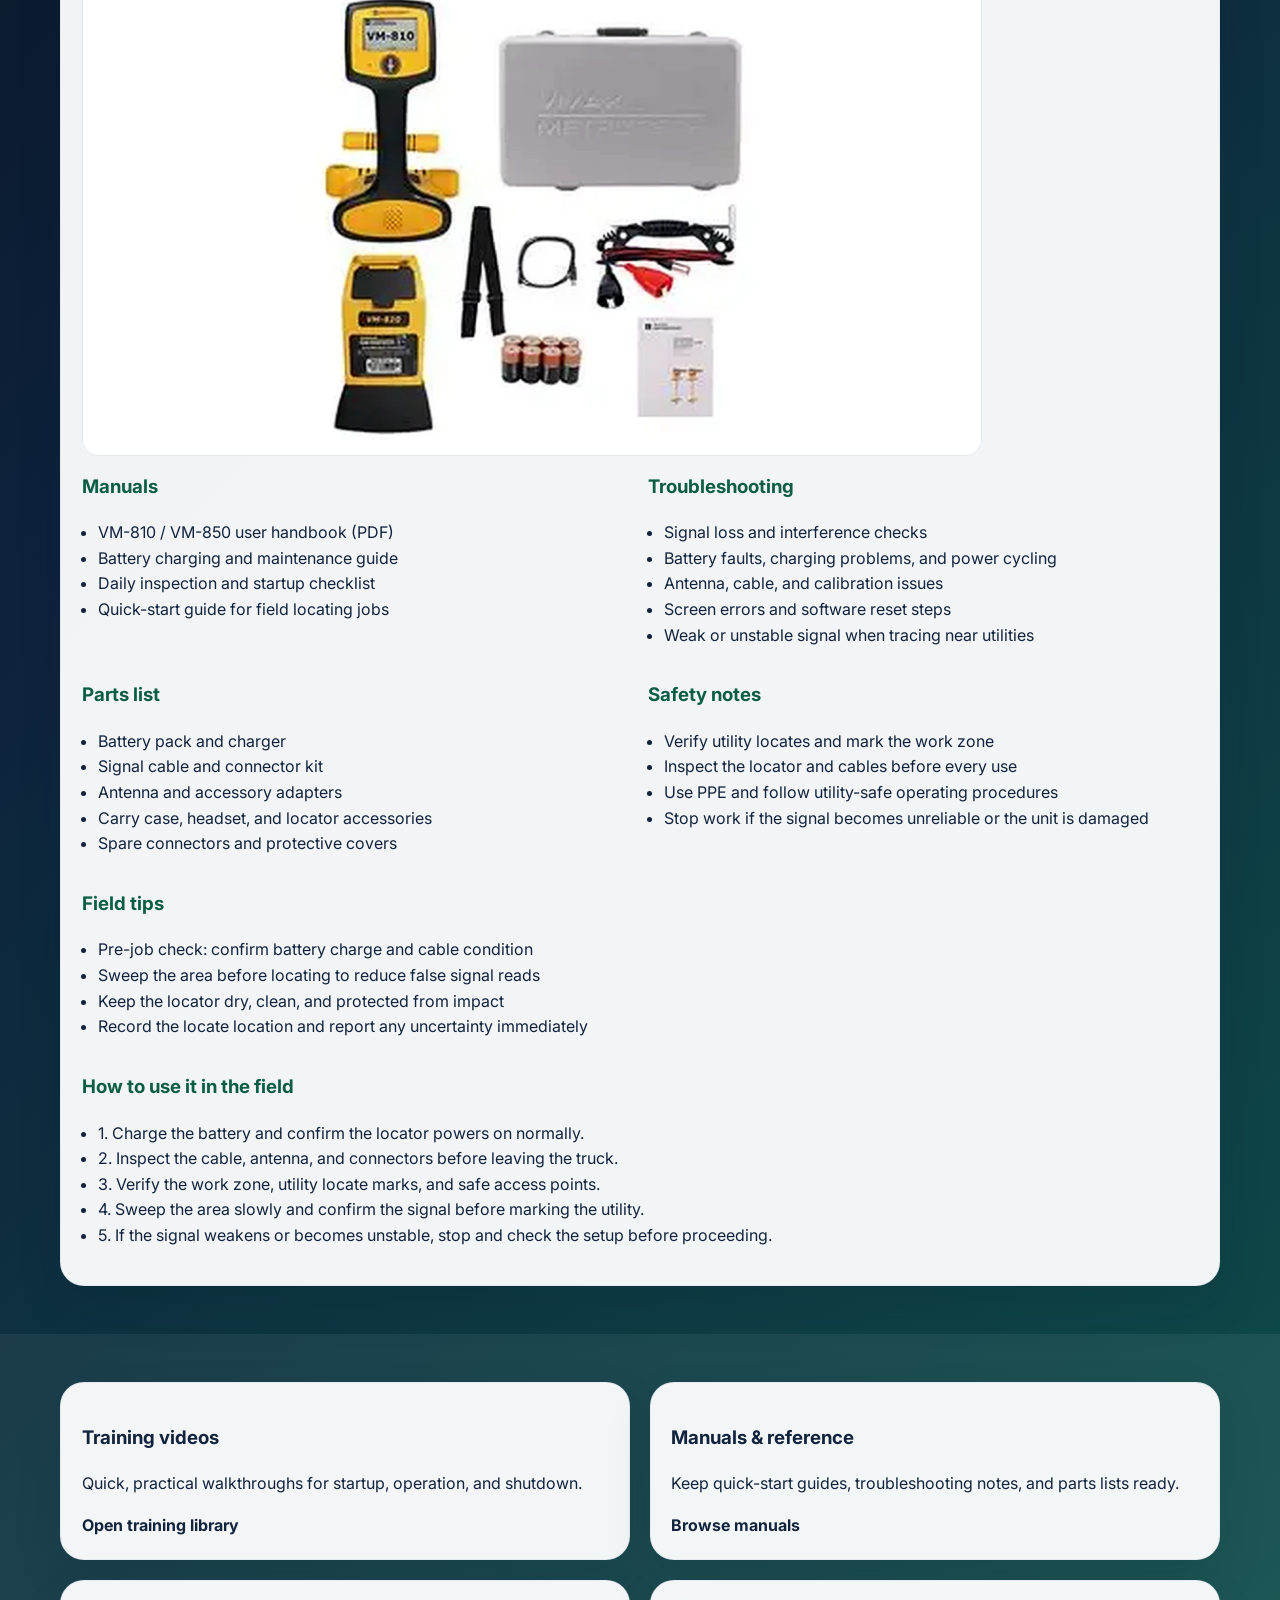
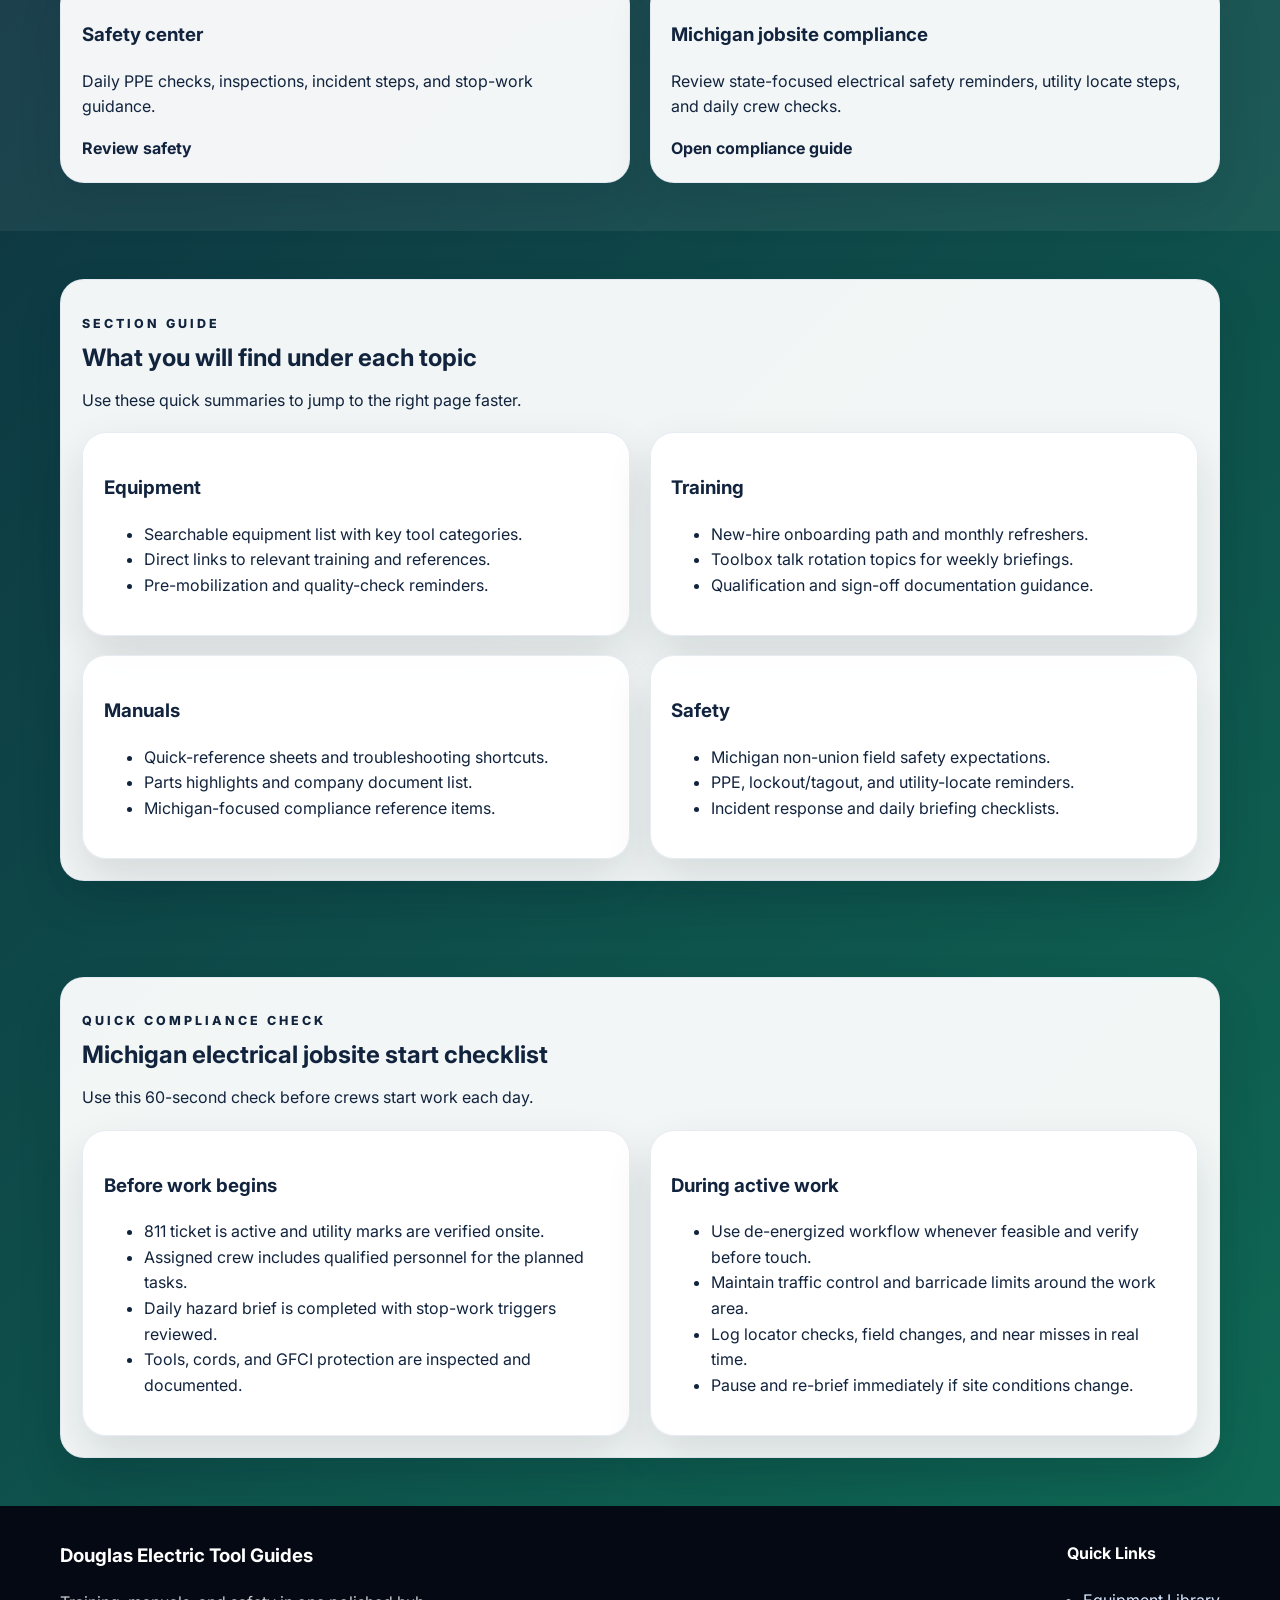
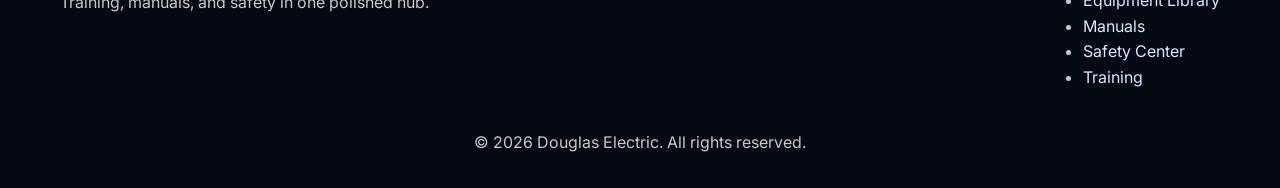
==== commit 12a0d484: "Switch Vivax photo to PNG" ====
--- a/Index.html
+++ b/Index.html
@@ -113,7 +113,7 @@
                   <article class="detail-card" style="grid-column: 1 / -1;">
                     <h3>Quick reference photo</h3>
                     <p>Use this simple visual cue to recognize the locator unit in the field.</p>
-                    <img src="images/vm810-photo.webp?v=20260803c" alt="Vivax Metrotech VM-810 / VM-850 locator kit photo" style="width:100%; max-width: 640px; border-radius: 16px; margin-top: 0.8rem; border: 1px solid #dfe8f0;" />
+                    <img src="images/vm810-photo.png?v=20260803d" alt="Vivax Metrotech VM-810 / VM-850 locator kit photo" style="width:100%; max-width: 900px; border-radius: 16px; margin-top: 0.8rem; border: 1px solid #dfe8f0;" />
                   </article>
                 <article class="detail-card">
                   <h3>Manuals</h3>
